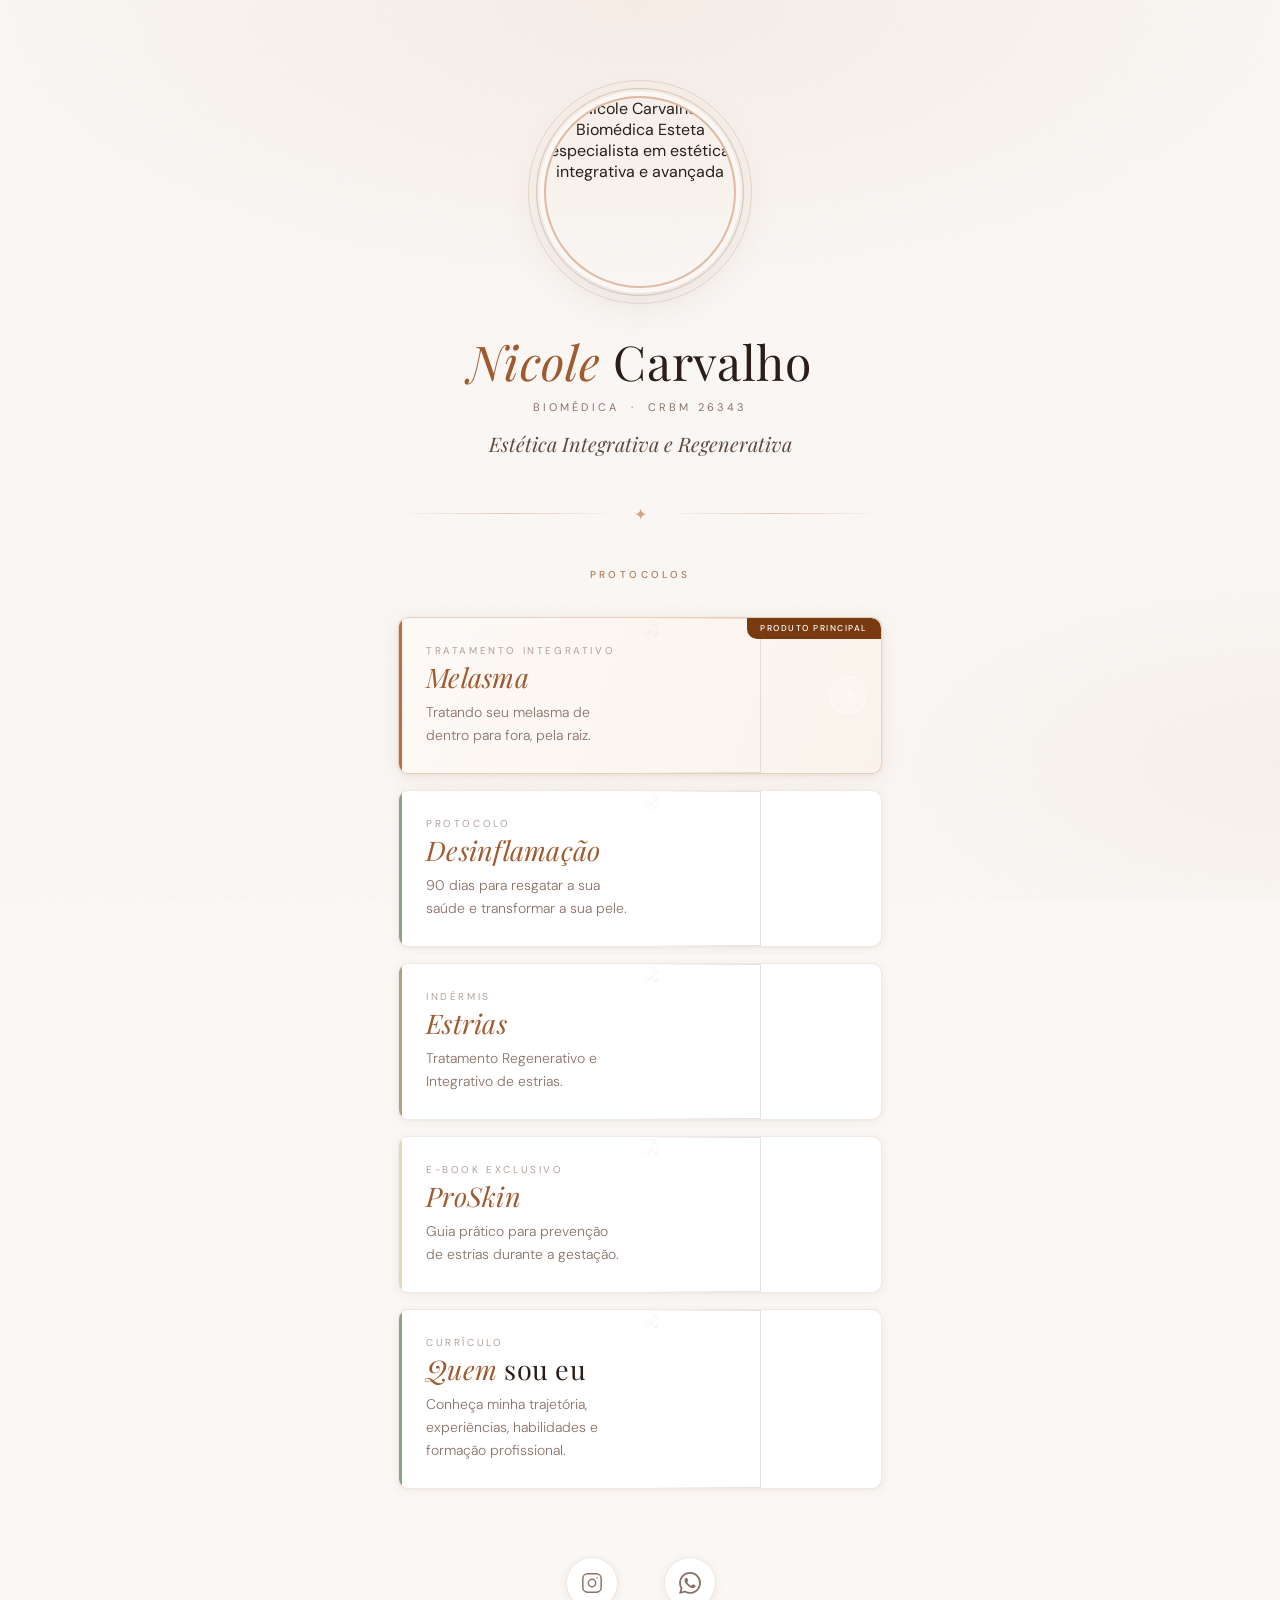
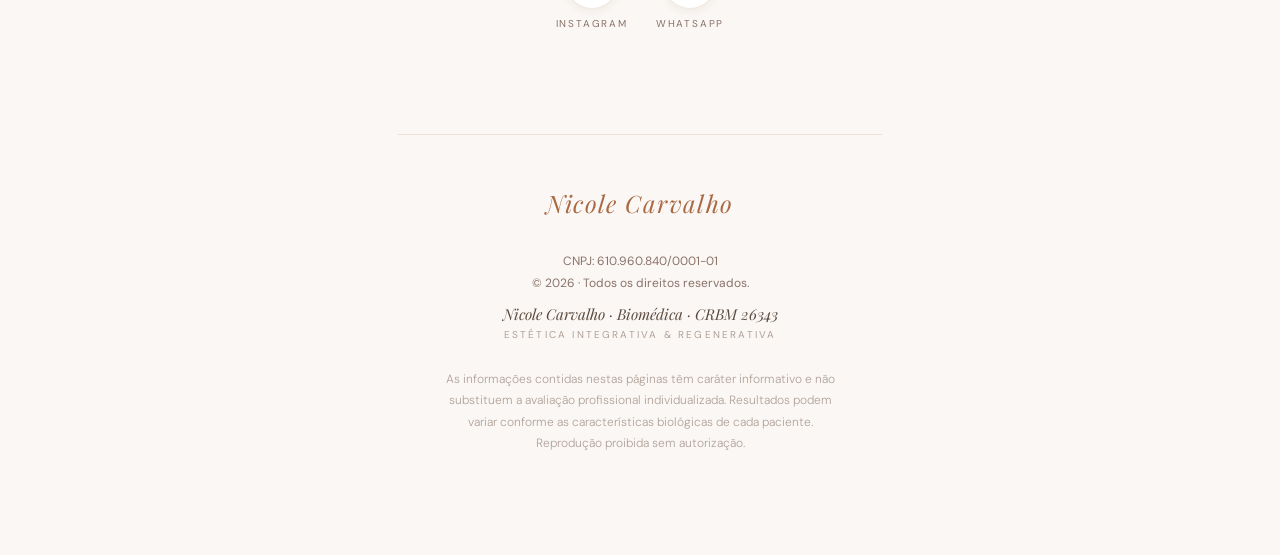
==== index.html @ 40c3cb6f "Update index.html" ====
<!DOCTYPE html>
<html lang="pt-BR">
<head>
  <meta charset="UTF-8" />
  <meta name="viewport" content="width=device-width, initial-scale=1.0, viewport-fit=cover" />
  <meta name="color-scheme" content="light only" />

  <!-- SEO -->
  <title>Nicole Carvalho | Estética Integrativa & Avançada · Protocolos Exclusivos</title>
  <meta name="description" content="Nicole Carvalho — Biomédica Esteta, CRBM 26343. Especialista em estética integrativa. Protocolos exclusivos MelanCode, Desinflamação, Estrias e ProSkin. Atendimento 100% à distância." />
  <meta name="keywords" content="melasma, MelanCode, tratamento melasma, desinflamação pele, estrias, ProSkin, estética integrativa, Nicole Carvalho, biomédica, protocolo melasma, CRBM 26343" />
  <link rel="canonical" href="https://nicolecarvalhoestetica.com/" />

  <!-- Open Graph -->
  <meta property="og:title" content="Nicole Carvalho | Estética Integrativa & Avançada" />
  <meta property="og:description" content="Biomédica Esteta especializada em melasma, desinflamação, estrias e prevenção. Protocolos integrativos exclusivos, 100% à distância." />
  <meta property="og:image" content="https://nicolecarvalhoestetica.com/og-image.jpg" />
  <meta property="og:url" content="https://nicolecarvalhoestetica.com/" />
  <meta property="og:type" content="website" />
  <meta property="og:locale" content="pt_BR" />

  <!-- Twitter Card -->
  <meta name="twitter:card" content="summary_large_image" />
  <meta name="twitter:title" content="Nicole Carvalho | Estética Integrativa & Avançada" />
  <meta name="twitter:description" content="Biomédica Esteta especializada em melasma, desinflamação, estrias e prevenção. Protocolos integrativos exclusivos." />
  <meta name="twitter:image" content="https://nicolecarvalhoestetica.com/og-image.jpg" />

  <!-- Schema.org -->
  <script type="application/ld+json">
  {
    "@context": "https://schema.org",
    "@type": "MedicalBusiness",
    "name": "Nicole Carvalho Estética",
    "url": "https://nicolecarvalhoestetica.com",
    "description": "Protocolos integrativos exclusivos para melasma, desinflamação, estrias e prevenção. Atendimento 100% à distância.",
    "priceRange": "$$",
    "areaServed": "Brasil",
    "availableChannel": {
      "@type": "ServiceChannel",
      "serviceUrl": "https://nicolecarvalhoestetica.com",
      "serviceType": "Online"
    },
    "hasOfferCatalog": {
      "@type": "OfferCatalog",
      "name": "Protocolos Nicole Carvalho",
      "itemListElement": [
        { "@type": "Offer", "name": "MelanCode", "description": "Protocolo integrativo para tratamento do melasma de dentro para fora.", "url": "https://nicolecarvalhoestetica.com/melancode" },
        { "@type": "Offer", "name": "Desinflamação", "description": "Protocolo para redução da inflamação sistêmica que impacta diretamente a saúde da pele." },
        { "@type": "Offer", "name": "Estrias", "description": "Protocolo regenerativo para melhora da aparência e qualidade da pele com estrias." },
        { "@type": "Offer", "name": "ProSkin", "description": "E-book exclusivo para prevenção de estrias durante a gestação." }
      ]
    },
    "sameAs": ["https://www.instagram.com/nicolecarvalho.estetica"]
  }
  </script>

  <!-- Fonts: Playfair Display (editorial serif) + DM Sans (refined sans) -->
  <link rel="preconnect" href="https://fonts.googleapis.com" />
  <link rel="preconnect" href="https://fonts.gstatic.com" crossorigin />
  <link href="https://fonts.googleapis.com/css2?family=Playfair+Display:ital,wght@0,400;0,500;1,400;1,500&family=DM+Sans:ital,opsz,wght@0,9..40,300;0,9..40,400;0,9..40,500;1,9..40,300&display=swap" rel="stylesheet" />
  <link rel="icon" href="melancode/imagens/fivecon.png" type="image/png">

  <!-- Visual Editor (global) -->
  <link rel="stylesheet" href="editor/editor.css">

  <style>
    /* ══════════════════════════════════════════
       DESIGN TOKENS — Light Premium Palette
    ══════════════════════════════════════════ */
    :root {
      /* Brand */
      --copper:        #a05a30;
      --copper-light:  #c8835a;
      --copper-xlight: #dfa882;

      /* Surface */
      --bg:            #faf7f4;
      --surface:       #f5f0ea;
      --surface-b:     #ede6dd;
      --card-bg:       #ffffff;

      /* Text */
      --ink:           #2a1f18;
      --ink-mid:       #5c4a3e;
      --ink-soft:      #8a7268;
      --ink-muted:     #b0a098;

      /* Border */
      --border:        rgba(160, 90, 48, 0.14);
      --border-strong: rgba(160, 90, 48, 0.28);

      /* Type */
      --serif: 'Playfair Display', Georgia, serif;
      --sans:  'DM Sans', system-ui, sans-serif;

      /* Layout */
      --page-max: 540px;
      --radius:   10px;
      --ease:     cubic-bezier(0.4, 0, 0.2, 1);
    }

    /* ══════════════════════════════════════════
       RESET
    ══════════════════════════════════════════ */
    *, *::before, *::after { box-sizing: border-box; margin: 0; padding: 0; }
    html { scroll-behavior: smooth; }
    body {
      font-family: var(--sans);
      background: var(--bg);
      color: var(--ink);
      -webkit-font-smoothing: antialiased;
      -moz-osx-font-smoothing: grayscale;
      min-height: 100svh;
      overflow-x: hidden;
    }
    img { display: block; max-width: 100%; }
    a   { text-decoration: none; color: inherit; }

    ::-webkit-scrollbar { width: 3px; }
    ::-webkit-scrollbar-track { background: var(--surface); }
    ::-webkit-scrollbar-thumb { background: var(--copper-light); border-radius: 2px; }

    /* ══════════════════════════════════════════
       BACKGROUND — warm linen texture
    ══════════════════════════════════════════ */
    body::before {
      content: '';
      position: fixed;
      inset: 0;
      z-index: 0;
      background:
        radial-gradient(ellipse 90% 55% at 50% 0%,  rgba(196,130,90,0.09) 0%, transparent 60%),
        radial-gradient(ellipse 60% 40% at 100% 85%, rgba(196,130,90,0.06) 0%, transparent 55%),
        var(--bg);
      pointer-events: none;
    }
    /* Fine linen grain */
    body::after {
      content: '';
      position: fixed;
      inset: 0;
      z-index: 0;
      background-image: url("data:image/svg+xml,%3Csvg xmlns='http://www.w3.org/2000/svg' width='300' height='300'%3E%3Cfilter id='g'%3E%3CfeTurbulence type='fractalNoise' baseFrequency='0.72' numOctaves='4' stitchTiles='stitch'/%3E%3C/filter%3E%3Crect width='100%25' height='100%25' filter='url(%23g)' opacity='0.028'/%3E%3C/svg%3E");
      pointer-events: none;
      mix-blend-mode: multiply;
    }

    /* ══════════════════════════════════════════
       WRAPPER
    ══════════════════════════════════════════ */
    .page-wrap {
      position: relative;
      z-index: 1;
      width: 100%;
      max-width: var(--page-max);
      margin: 0 auto;
      padding: 0 28px 100px;
    }

    /* ══════════════════════════════════════════
       REVEAL
    ══════════════════════════════════════════ */
    .reveal {
      opacity: 0;
      transform: translateY(18px);
      transition: opacity 0.75s var(--ease), transform 0.75s var(--ease);
    }
    .reveal.visible { opacity: 1; transform: translateY(0); }

    /* ══════════════════════════════════════════
       HERO
    ══════════════════════════════════════════ */
    .hero {
      display: flex;
      flex-direction: column;
      align-items: center;
      text-align: center;
      padding-top: clamp(60px, 12vw, 96px);
      padding-bottom: clamp(20px, 5vw);
    }

    /* — Avatar — */
    .avatar-wrap {
      position: relative;
      width: clamp(148px, 38vw, 192px);
      height: clamp(148px, 38vw, 192px);
      margin-bottom: clamp(32px, 7vw, 48px);
    }

    /* Outer halo ring */
    .avatar-wrap::before {
      content: '';
      position: absolute;
      inset: -16px;
      border-radius: 50%;
      border: 1px solid rgba(160, 90, 48, 0.18);
    }
    /* Middle ring */
    .avatar-wrap::after {
      content: '';
      position: absolute;
      inset: -8px;
      border-radius: 50%;
      border: 1px solid rgba(160, 90, 48, 0.28);
    }

    .avatar-img {
      width: 100%;
      height: 100%;
      border-radius: 50%;
      object-fit: cover;
      object-position: top center;
      display: block;
      border: 2.5px solid rgba(200, 131, 90, 0.50);
      box-shadow:
        0 0 0 5px rgba(250, 247, 244, 1),
        0 12px 40px rgba(100, 60, 30, 0.13),
        0 2px 8px  rgba(100, 60, 30, 0.08);
    }

    .avatar-fallback {
      width: 100%;
      height: 100%;
      border-radius: 50%;
      background: linear-gradient(145deg, var(--surface-b) 0%, var(--surface) 100%);
      border: 2px solid var(--border-strong);
      display: flex;
      align-items: center;
      justify-content: center;
      font-family: var(--serif);
      font-size: clamp(46px, 11vw, 62px);
      font-weight: 400;
      color: var(--copper-light);
      box-shadow: 0 12px 40px rgba(100,60,30,0.10);
    }

    /* — Identity — */
    .hero-name {
      font-family: var(--serif);
      font-size: clamp(34px, 8.5vw, 48px);
      font-weight: 400;
      letter-spacing: 0.015em;
      color: var(--ink);
      line-height: 1.05;
      margin-bottom: 14px;
      opacity: 0;
      animation: heroUp 0.9s 0.15s var(--ease) forwards;
    }
    .hero-name em {
      font-style: italic;
      color: var(--copper);
    }

    .hero-credential {
      display: block;
      font-family: var(--sans);
      font-size: clamp(10px, 2.4vw, 11px);
      font-weight: 400;
      letter-spacing: 0.28em;
      text-transform: uppercase;
      color: var(--ink-soft);
      margin-bottom: 14px;
      opacity: 0;
      animation: heroUp 0.9s 0.3s var(--ease) forwards;
    }

    .hero-tagline {
      font-family: var(--serif);
      font-size: clamp(16px, 4vw, 20px);
      font-weight: 400;
      font-style: italic;
      line-height: 1.55;
      color: var(--ink-mid);
      max-width: 340px;
      opacity: 0;
      animation: heroUp 0.9s 0.45s var(--ease) forwards;
    }

    @keyframes heroUp {
      from { opacity: 0; transform: translateY(16px); }
      to   { opacity: 1; transform: translateY(0); }
    }

    /* Ornamental divider */
    .divider {
      display: flex;
      align-items: center;
      gap: 18px;
      width: 100%;
      margin: clamp(44px, 10vw, 44px) 0 clamp(32px, 7vw, 44px);
      color: var(--copper-light);
    }
    .divider::before, .divider::after {
      content: '';
      flex: 1;
      height: 1px;
      background: linear-gradient(to right, transparent, var(--border-strong), transparent);
    }
    .divider span {
      font-family: var(--serif);
      font-size: 16px;
      opacity: 0.7;
    }

    /* ══════════════════════════════════════════
       SECTION LABEL
    ══════════════════════════════════════════ */
    .section-label {
      display: block;
      text-align: center;
      font-family: var(--sans);
      font-size: clamp(9px, 2vw, 10px);
      font-weight: 500;
      letter-spacing: 0.34em;
      text-transform: uppercase;
      color: var(--copper);
      margin-bottom: clamp(24px, 5.5vw, 36px);
      opacity: 0.8;
    }

    /* ══════════════════════════════════════════
       PRODUCT CARDS — uniform height system
    ══════════════════════════════════════════ */
    .products-stack {
      display: flex;
      flex-direction: column;
      gap: clamp(12px, 3vw, 16px);
    }

    .product-card {
      display: flex;
      position: relative;
      background: var(--card-bg);
      border: 1px solid var(--border);
      border-radius: var(--radius);
      overflow: hidden;
      text-decoration: none;
      color: var(--ink);
      min-height: 110px;          /* uniform floor height */
      transition: transform 0.32s var(--ease),
                  box-shadow 0.32s var(--ease),
                  border-color 0.32s var(--ease);
      box-shadow: 0 2px 12px rgba(100,60,30,0.06), 0 1px 3px rgba(100,60,30,0.04);
      will-change: transform;
    }
    .product-card:hover {
      transform: translateY(-3px);
      border-color: var(--border-strong);
      box-shadow: 0 8px 32px rgba(100,60,30,0.10), 0 2px 8px rgba(100,60,30,0.06);
    }
    .product-card:active { transform: scale(0.988); }

    /* Left accent stripe */
    .card-stripe {
      width: 3px;
      flex-shrink: 0;
      background: var(--stripe-color, var(--copper-light));
      border-radius: var(--radius) 0 0 var(--radius);
      opacity: 0.7;
    }

    /* Card body */
    .card-body {
      flex: 1;
      display: flex;
      flex-direction: column;
      justify-content: center;
      padding: clamp(20px, 5vw, 26px) clamp(18px, 4.5vw, 24px);
      /* Keep text in the left half — never overlap the image */
      max-width: 52%;
      z-index: 1;
    }

    .card-label {
      font-family: var(--sans);
      font-size: clamp(9px, 2vw, 10px);
      font-weight: 400;
      letter-spacing: 0.26em;
      text-transform: uppercase;
      color: var(--ink-muted);
      margin-bottom: 6px;
    }

    /* Arrow positioned absolutely over the image area, near right edge, centered vertically */
    .card-arrow {
      position: absolute;
      right: 14px;
      top: 50%;
      transform: translateY(-50%);
      width: 38px;
      height: 38px;
      border-radius: 50%;
      border: 1px solid rgba(255,255,255,0.5);
      background: rgba(255,255,255,0.18);
      backdrop-filter: blur(6px);
      -webkit-backdrop-filter: blur(6px);
      display: flex;
      align-items: center;
      justify-content: center;
      flex-shrink: 0;
      z-index: 2;
      transition: background 0.3s var(--ease), border-color 0.3s var(--ease), transform 0.3s var(--ease);
    }
    .product-card:hover .card-arrow {
      background: var(--stripe-color, var(--copper-light));
      border-color: rgba(255,255,255,0.25);
      transform: translateY(-50%) translateX(3px);
    }
    .product-card:hover .card-arrow svg { stroke: #fff; opacity: 1; }
    .card-arrow svg {
      width: 15px; height: 15px;
      stroke: rgba(255,255,255,0.75);
      fill: none;
      stroke-width: 1.8;
      stroke-linecap: round;
      stroke-linejoin: round;
      transition: stroke 0.3s var(--ease), opacity 0.3s var(--ease);
    }

    .card-title {
      font-family: var(--serif);
      font-size: clamp(22px, 5.5vw, 27px);
      font-weight: 400;
      color: var(--ink);
      line-height: 1.1;
      letter-spacing: 0.01em;
      margin-bottom: 8px;
    }
    .card-title em { font-style: italic; color: var(--copper); }

    .card-desc {
      font-family: var(--sans);
      font-size: clamp(13px, 3.2vw, 14px);
      font-weight: 300;
      line-height: 1.65;
      color: var(--ink-soft);
    }

    /* — Card colour themes (stripe only, card stays white) — */
    .card--copper  { --stripe-color: #b86e3e; }
    .card--sage    { --stripe-color: #5d7a58; }
    .card--sand    { --stripe-color: #9a7548; }
    .card--blush   { --stripe-color: #d6ca96; }

    /* — Featured card (MelanCode) — lifted surface — */
    .card--featured {
      background: linear-gradient(108deg, #fdf9f6 0%, #faf3ec 100%);
      border-color: rgba(184, 110, 62, 0.28);
      box-shadow:
        0 4px 20px rgba(160, 90, 48, 0.10),
        0 1px 4px rgba(160, 90, 48, 0.08);
    }
    .card--featured:hover {
      border-color: rgba(184, 110, 62, 0.42);
      box-shadow:
        0 10px 36px rgba(160, 90, 48, 0.14),
        0 2px 8px rgba(160, 90, 48, 0.08);
    }
    .card--featured .card-stripe { opacity: 1; }

    /* — Badge (MelanCode only) — */
    .card-badge {
      position: absolute;
      top: 0; right: 0;
      font-family: var(--sans);
      font-size: 8.5px;
      font-weight: 500;
      letter-spacing: 0.18em;
      text-transform: uppercase;
      color: #fff;
      background: #7a3a10;
      padding: 5px 13px;
      border-radius: 0 var(--radius) 0 var(--radius);
      z-index: 3;
    }

    /* ══════════════════════════════════════════
       FOOTER
    ══════════════════════════════════════════ */
    footer {
      margin-top: clamp(72px, 16vw, 104px);
      padding-top: clamp(36px, 8vw, 52px);
      border-top: 1px solid var(--border);
      text-align: center;
    }

    .footer-wordmark {
      display: block;
      font-family: var(--serif);
      font-size: clamp(20px, 4.5vw, 24px);
      font-weight: 400;
      font-style: italic;
      letter-spacing: 0.06em;
      color: var(--copper);
      margin-bottom: 32px;
      opacity: 0.9;
    }

    .footer-line {
      font-family: var(--sans);
      font-size: clamp(11px, 2.6vw, 12px);
      font-weight: 400;
      line-height: 1.7;
      color: var(--ink-soft);
    }
    .footer-line + .footer-line { margin-top: 2px; }

    .footer-name-line {
      font-family: var(--serif);
      font-size: clamp(13px, 3.2vw, 15px);
      font-style: italic;
      font-weight: 400;
      color: var(--ink-mid);
      margin-top: 10px;
    }

    .footer-spec-line {
      font-family: var(--sans);
      font-size: clamp(9px, 2.2vw, 10px);
      font-weight: 400;
      letter-spacing: 0.22em;
      text-transform: uppercase;
      color: var(--ink-muted);
      margin-top: 4px;
      margin-bottom: 28px;
    }

    .footer-disclaimer {
      font-family: var(--sans);
      font-size: clamp(11px, 2.6vw, 12px);
      font-weight: 300;
      line-height: 1.8;
      color: var(--ink-muted);
      max-width: 400px;
      margin: 0 auto;
    }


    /* ══ CARD BACKGROUND IMAGES ══ */
    .card-img {
      position: absolute;
      top: 0; right: 0;
      width: 50%;
      height: 100%;
      object-fit: cover;
      object-position: center;
      border-radius: 0 var(--radius) var(--radius) 0;
      opacity: 0.55;
      /* Fade left → transparent, stronger fade to ensure clean split */
      -webkit-mask-image: linear-gradient(to right, transparent 0%, rgba(0,0,0,0.6) 30%, rgba(0,0,0,1) 65%);
      mask-image: linear-gradient(to right, transparent 0%, rgba(0,0,0,0.6) 30%, rgba(0,0,0,1) 65%);
      pointer-events: none;
      user-select: none;
    }

    /* ══ CONTACT ICONS ══ */
    .contact-row {
      display: flex;
      justify-content: center;
      align-items: center;
      gap: 28px;
      margin-top: clamp(48px, 10vw, 68px);
    }
    .contact-link {
      display: flex;
      flex-direction: column;
      align-items: center;
      gap: 8px;
      color: var(--ink-soft);
      transition: color 0.28s var(--ease), transform 0.28s var(--ease);
      text-decoration: none;
    }
    .contact-link:hover { color: var(--copper); transform: translateY(-3px); }
    .contact-icon {
      width: 52px; height: 52px;
      border-radius: 50%;
      border: 1px solid var(--border);
      background: var(--card-bg);
      display: flex; align-items: center; justify-content: center;
      box-shadow: 0 2px 10px rgba(100,60,30,0.07);
      transition: border-color 0.28s var(--ease), box-shadow 0.28s var(--ease);
    }
    .contact-link:hover .contact-icon {
      border-color: var(--border-strong);
      box-shadow: 0 6px 20px rgba(100,60,30,0.12);
    }
    .contact-icon svg { width: 22px; height: 22px; }
    .contact-label {
      font-family: var(--sans);
      font-size: 10px;
      font-weight: 400;
      letter-spacing: 0.18em;
      text-transform: uppercase;
    }
    /* ══════════════════════════════════════════
       RESPONSIVE
    ══════════════════════════════════════════ */
    @media (max-width: 320px) {
      .page-wrap { padding: 0 18px 80px; }
    }
  </style>
</head>
<body>

  <div class="page-wrap">

    <!-- ══ HEADER ══════════════════════════════ -->
    <header>
      <section class="hero" aria-label="Apresentação de Nicole Carvalho">

        <div class="avatar-wrap">
          <img
            class="avatar-img"
            src="fotos/Minhafoto.jpeg"
            alt="Nicole Carvalho — Biomédica Esteta especialista em estética integrativa e avançada"
            width="192" height="192"
          />
          <div class="avatar-fallback" style="display:none;" aria-hidden="true">NC</div>
        </div>

        <h1 class="hero-name"><em>Nicole</em> Carvalho</h1>
        <span class="hero-credential">Biomédica  &nbsp;·&nbsp; CRBM 26343</span>
        <p class="hero-tagline">Estética Integrativa e Regenerativa</p>

      </section>
    </header>

    <!-- ══ MAIN ════════════════════════════════ -->
    <main>
      <section class="reveal" aria-labelledby="products-heading">

        <div class="divider" aria-hidden="true"><span>✦</span></div>
        <span class="section-label" id="products-heading">Protocolos</span>

        <div class="products-stack" id="vitrine" role="list">

          <!-- MelanCode — Produto Principal -->
          <a
            class="product-card card--copper card--featured reveal"
            href="index2.html"
            aria-label="MelanCode — Protocolo integrativo para tratamento do melasma"
            role="listitem"
          >
            <span class="card-badge">Produto Principal</span>
            <div class="card-stripe" aria-hidden="true"></div>
            <img class="card-img" src="fotos/FOTO MELASMA.jpg" alt="" aria-hidden="true" />
            <div class="card-body">
              <span class="card-label">Tratamento Integrativo</span>
              <div class="card-arrow" aria-hidden="true"> 
                <svg viewBox="0 0 24 24"><path d="M5 12h14M12 5l7 7-7 7"/></svg>
              </div>
              <h2 class="card-title"><em>Melasma</em></h2>
              <p class="card-desc">Tratando seu melasma de dentro para fora, pela raiz.</p>
            </div>
          </a>

          <!-- Desinflamação -->
          <a
            class="product-card card--sage reveal"
            href="https://wa.me/message/SBPULBCTHU4VC1" target="_blank" rel="noopener"
            aria-label="Desinflamação — Protocolo para redução da inflamação sistêmica"
            role="listitem"
          >
            <div class="card-stripe" aria-hidden="true"></div>
            <img class="card-img" src="fotos/FDOTO DESINFLAMAÇÃO.jpg" alt="" aria-hidden="true" />
            <div class="card-body">
              <span class="card-label">PROTOCOLO</span>
              <div class="card-arrow" aria-hidden="true">
                <svg viewBox="0 0 24 24"><path d="M5 12h14M12 5l7 7-7 7"/></svg>
              </div>
              <h2 class="card-title"><em>Desinflamação</em></h2>
              <p class="card-desc">90 dias para resgatar a sua saúde e transformar a sua pele.</p>
            </div>
          </a>

          <!-- Estrias -->
          <a
            class="product-card card--sand reveal"
            href="index3.html"
            aria-label="Estrias — Protocolo regenerativo para melhora da pele com estrias"
            role="listitem"
          >
            <div class="card-stripe" aria-hidden="true"></div>
            <img class="card-img" src="fotos/FOTO ESTRIAS.jpg" alt="" aria-hidden="true" />
            <div class="card-body">
              <span class="card-label">INDÉRMIS</span>
              <div class="card-arrow" aria-hidden="true">
                <svg viewBox="0 0 24 24"><path d="M5 12h14M12 5l7 7-7 7"/></svg>
              </div>
              <h2 class="card-title"><em>Estrias</em></h2>
              <p class="card-desc">Tratamento Regenerativo e Integrativo de estrias.</p>
            </div>
          </a>

          <!-- ProSkin — sem badge -->
          <a
            class="product-card card--blush reveal"
            href="index4.html"
            aria-label="ProSkin — E-book exclusivo para prevenção de estrias na gestação"
            role="listitem"
          >
            <div class="card-stripe" aria-hidden="true"></div>
            <img class="card-img" src="fotos/ebook.jpeg" alt="" aria-hidden="true" />
            <div class="card-body">
              <span class="card-label">E-book EXCLUSIVO</span>
              <div class="card-arrow" aria-hidden="true">
                <svg viewBox="0 0 24 24"><path d="M5 12h14M12 5l7 7-7 7"/></svg>
              </div>
              <h2 class="card-title"><em>ProSkin</em></h2>
              <p class="card-desc">Guia prático para prevenção de estrias durante a gestação.</p>
            </div>
          </a>

          <!-- Quem sou eu — Currículo -->
          <a
            class="product-card card--sage reveal"
            href="curriculo.html"
            aria-label="Quem sou eu — conheça minha trajetória, experiências e formação"
            role="listitem"
            data-card="quem-sou-eu"
          >
            <div class="card-stripe" aria-hidden="true"></div>
            <img class="card-img" src="fotos/Minhafoto.jpeg" alt="" aria-hidden="true" />
            <div class="card-body">
              <span class="card-label">CURRÍCULO</span>
              <div class="card-arrow" aria-hidden="true">
                <svg viewBox="0 0 24 24"><path d="M5 12h14M12 5l7 7-7 7"/></svg>
              </div>
              <h2 class="card-title"><em>Quem</em> sou eu</h2>
              <p class="card-desc">Conheça minha trajetória, experiências, habilidades e formação profissional.</p>
            </div>
          </a>

        </div>
      </section>

      <!-- CONTACT -->
      <div class="contact-row reveal" aria-label="Redes sociais e contato">

        <a class="contact-link" href="https://www.instagram.com/dranicolecarvalho.estetica?igsh=aHpjNjdsNTl6M3F3&utm_source=qr" target="_blank" rel="noopener" aria-label="Instagram de Nicole Carvalho">
          <div class="contact-icon">
            <svg viewBox="0 0 24 24" fill="none" stroke="currentColor" stroke-width="1.6" stroke-linecap="round" stroke-linejoin="round">
              <rect x="2" y="2" width="20" height="20" rx="5" ry="5"/>
              <circle cx="12" cy="12" r="4"/>
              <circle cx="17.5" cy="6.5" r="0.8" fill="currentColor" stroke="none"/>
            </svg>
          </div>
          <span class="contact-label">Instagram</span>
        </a>

        <a class="contact-link" href="https://wa.me/message/SBPULBCTHU4VC1" target="_blank" rel="noopener" aria-label="WhatsApp de Nicole Carvalho">
          <div class="contact-icon">
            <svg viewBox="0 0 24 24" fill="currentColor">
              <path d="M17.472 14.382c-.297-.149-1.758-.867-2.03-.967-.273-.099-.471-.148-.67.15-.197.297-.767.966-.94 1.164-.173.199-.347.223-.644.075-.297-.15-1.255-.463-2.39-1.475-.883-.788-1.48-1.761-1.653-2.059-.173-.297-.018-.458.13-.606.134-.133.298-.347.446-.52.149-.174.198-.298.298-.497.099-.198.05-.371-.025-.52-.075-.149-.669-1.612-.916-2.207-.242-.579-.487-.5-.669-.51-.173-.008-.371-.01-.57-.01-.198 0-.52.074-.792.372-.272.297-1.04 1.016-1.04 2.479 0 1.462 1.065 2.875 1.213 3.074.149.198 2.096 3.2 5.077 4.487.709.306 1.262.489 1.694.625.712.227 1.36.195 1.871.118.571-.085 1.758-.719 2.006-1.413.248-.694.248-1.289.173-1.413-.074-.124-.272-.198-.57-.347m-5.421 7.403h-.004a9.87 9.87 0 01-5.031-1.378l-.361-.214-3.741.982.998-3.648-.235-.374a9.86 9.86 0 01-1.51-5.26c.001-5.45 4.436-9.884 9.888-9.884 2.64 0 5.122 1.03 6.988 2.898a9.825 9.825 0 012.893 6.994c-.003 5.45-4.437 9.884-9.885 9.884m8.413-18.297A11.815 11.815 0 0012.05 0C5.495 0 .16 5.335.157 11.892c0 2.096.547 4.142 1.588 5.945L.057 24l6.305-1.654a11.882 11.882 0 005.683 1.448h.005c6.554 0 11.89-5.335 11.893-11.893a11.821 11.821 0 00-3.48-8.413z"/>
            </svg>
          </div>
          <span class="contact-label">WhatsApp</span>
        </a>

      </div>
    </main>

    <!-- ══ FOOTER ══════════════════════════════ -->
    <footer class="reveal" aria-label="Informações legais e institucionais">
      <span class="footer-wordmark">Nicole Carvalho</span>

      <p class="footer-line">CNPJ: 610.960.840/0001-01</p>
      <p class="footer-line">© 2026 · Todos os direitos reservados.</p>
      <p class="footer-name-line">Nicole Carvalho · Biomédica · CRBM 26343</p>
      <p class="footer-spec-line">Estética Integrativa &amp; Regenerativa</p>

      <p class="footer-disclaimer">
        As informações contidas nestas páginas têm caráter informativo e não substituem
        a avaliação profissional individualizada. Resultados podem variar conforme as
        características biológicas de cada paciente. Reprodução proibida sem autorização.
      </p>
    </footer>

  </div><!-- /.page-wrap -->

  <script>
    const io = new IntersectionObserver((entries) => {
      entries.forEach(e => {
        if (e.isIntersecting) {
          e.target.classList.add('visible');
          io.unobserve(e.target);
        }
      });
    }, { threshold: 0.06, rootMargin: '0px 0px -16px 0px' });

    document.querySelectorAll('.reveal').forEach((el, i) => {
      el.style.transitionDelay = (i * 0.07) + 's';
      io.observe(el);
    });
  </script>

  <!-- Visual Editor (global) -->
  <script src="editor/editor.js" defer></script>

</body>
</html>
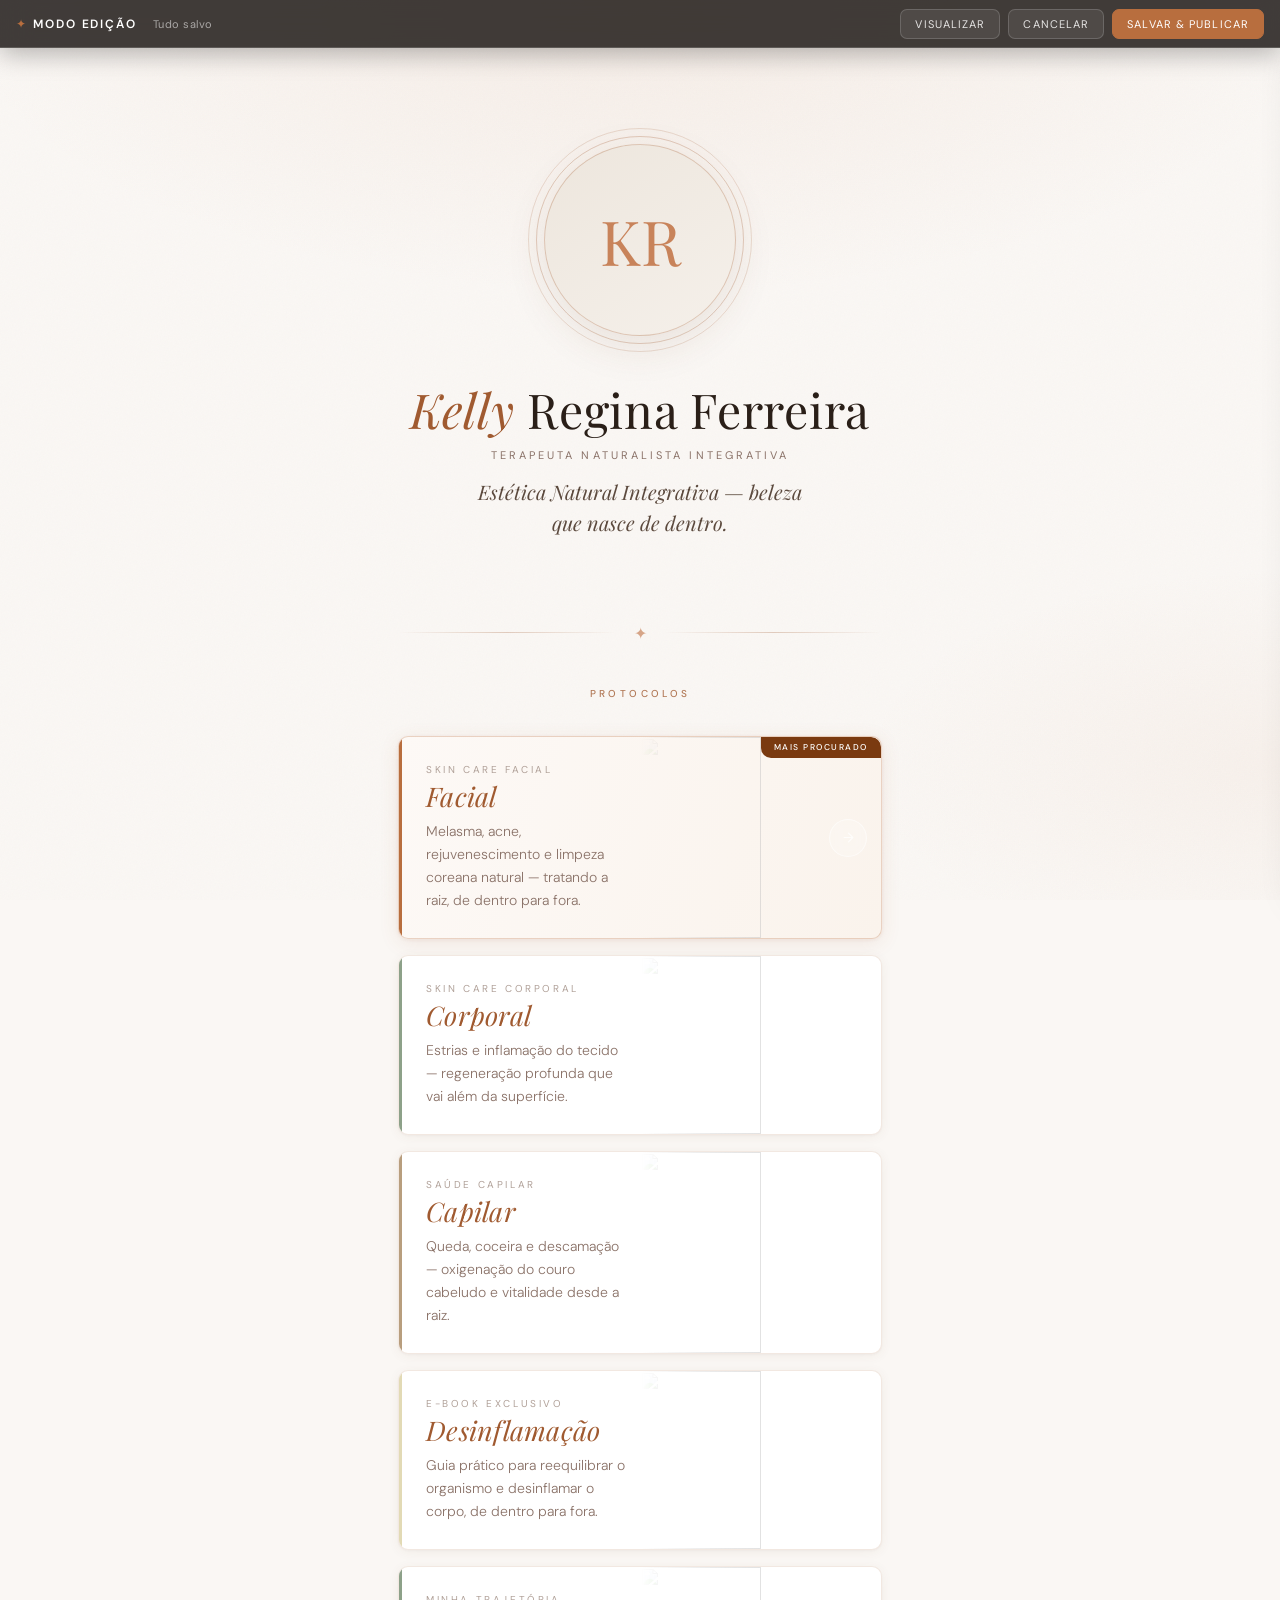
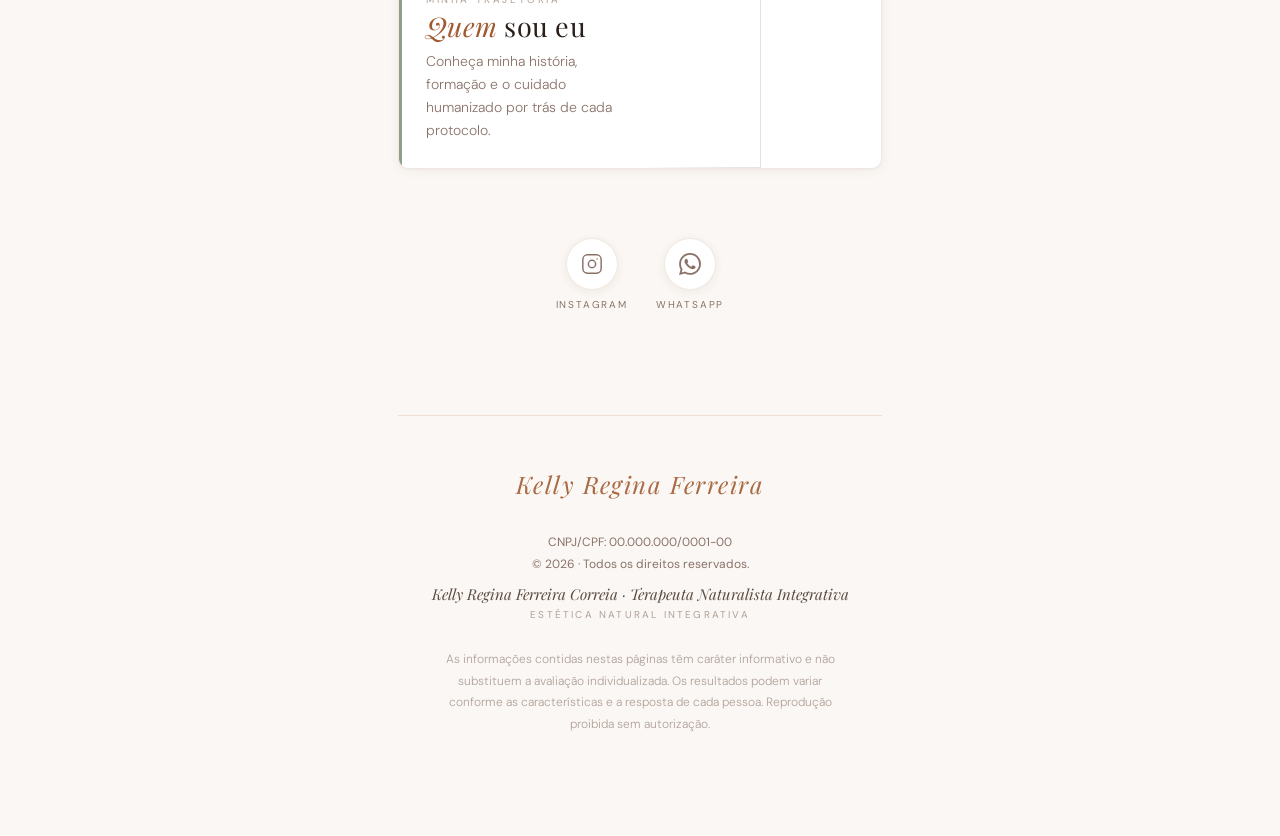
==== commit bd825d23: "Merge branch 'Front-end-Felipe'" ====
--- a/index.html
+++ b/index.html
@@ -6,51 +6,45 @@
   <meta name="color-scheme" content="light only" />
 
   <!-- SEO -->
-  <title>Nicole Carvalho | Estética Integrativa & Avançada · Protocolos Exclusivos</title>
-  <meta name="description" content="Nicole Carvalho — Biomédica Esteta, CRBM 26343. Especialista em estética integrativa. Protocolos exclusivos MelanCode, Desinflamação, Estrias e ProSkin. Atendimento 100% à distância." />
-  <meta name="keywords" content="melasma, MelanCode, tratamento melasma, desinflamação pele, estrias, ProSkin, estética integrativa, Nicole Carvalho, biomédica, protocolo melasma, CRBM 26343" />
-  <link rel="canonical" href="https://nicolecarvalhoestetica.com/" />
+  <title>Kelly Regina Ferreira Correia | Estética Natural Integrativa · Melasma, Estrias & Saúde Capilar</title>
+  <meta name="description" content="Kelly Regina Ferreira Correia — Terapeuta Naturalista Integrativa. Tratamentos naturais para melasma, estrias, acne e saúde capilar, de dentro para fora. Protocolos individualizados e humanizados." />
+  <meta name="keywords" content="estética natural integrativa, tratamento para melasma, tratamento para estrias, limpeza de pele coreana natural, tratamento capilar natural, desinflamação, saúde capilar, Kelly Regina Ferreira Correia, terapeuta naturalista" />
+  <link rel="canonical" href="https://kellyregina.com.br/" />
 
   <!-- Open Graph -->
-  <meta property="og:title" content="Nicole Carvalho | Estética Integrativa & Avançada" />
-  <meta property="og:description" content="Biomédica Esteta especializada em melasma, desinflamação, estrias e prevenção. Protocolos integrativos exclusivos, 100% à distância." />
-  <meta property="og:image" content="https://nicolecarvalhoestetica.com/og-image.jpg" />
-  <meta property="og:url" content="https://nicolecarvalhoestetica.com/" />
+  <meta property="og:title" content="Kelly Regina Ferreira Correia | Estética Natural Integrativa" />
+  <meta property="og:description" content="Terapeuta Naturalista Integrativa especializada em melasma, estrias, acne e saúde capilar. Cuidado natural e humanizado, de dentro para fora." />
+  <meta property="og:image" content="https://kellyregina.com.br/og-image.jpg" />
+  <meta property="og:url" content="https://kellyregina.com.br/" />
   <meta property="og:type" content="website" />
   <meta property="og:locale" content="pt_BR" />
 
   <!-- Twitter Card -->
   <meta name="twitter:card" content="summary_large_image" />
-  <meta name="twitter:title" content="Nicole Carvalho | Estética Integrativa & Avançada" />
-  <meta name="twitter:description" content="Biomédica Esteta especializada em melasma, desinflamação, estrias e prevenção. Protocolos integrativos exclusivos." />
-  <meta name="twitter:image" content="https://nicolecarvalhoestetica.com/og-image.jpg" />
+  <meta name="twitter:title" content="Kelly Regina Ferreira Correia | Estética Natural Integrativa" />
+  <meta name="twitter:description" content="Terapeuta Naturalista Integrativa: melasma, estrias e saúde capilar. Cuidado natural, de dentro para fora." />
+  <meta name="twitter:image" content="https://kellyregina.com.br/og-image.jpg" />
 
   <!-- Schema.org -->
   <script type="application/ld+json">
   {
     "@context": "https://schema.org",
-    "@type": "MedicalBusiness",
-    "name": "Nicole Carvalho Estética",
-    "url": "https://nicolecarvalhoestetica.com",
-    "description": "Protocolos integrativos exclusivos para melasma, desinflamação, estrias e prevenção. Atendimento 100% à distância.",
+    "@type": "HealthAndBeautyBusiness",
+    "name": "Kelly Regina Ferreira Correia — Estética Natural Integrativa",
+    "url": "https://kellyregina.com.br",
+    "description": "Terapeuta Naturalista Integrativa. Protocolos naturais e individualizados para melasma, estrias, acne e saúde capilar — tratando a raiz, de dentro para fora.",
     "priceRange": "$$",
     "areaServed": "Brasil",
-    "availableChannel": {
-      "@type": "ServiceChannel",
-      "serviceUrl": "https://nicolecarvalhoestetica.com",
-      "serviceType": "Online"
-    },
     "hasOfferCatalog": {
       "@type": "OfferCatalog",
-      "name": "Protocolos Nicole Carvalho",
+      "name": "Protocolos Kelly Regina Ferreira",
       "itemListElement": [
-        { "@type": "Offer", "name": "MelanCode", "description": "Protocolo integrativo para tratamento do melasma de dentro para fora.", "url": "https://nicolecarvalhoestetica.com/melancode" },
-        { "@type": "Offer", "name": "Desinflamação", "description": "Protocolo para redução da inflamação sistêmica que impacta diretamente a saúde da pele." },
-        { "@type": "Offer", "name": "Estrias", "description": "Protocolo regenerativo para melhora da aparência e qualidade da pele com estrias." },
-        { "@type": "Offer", "name": "ProSkin", "description": "E-book exclusivo para prevenção de estrias durante a gestação." }
+        { "@type": "Offer", "name": "Kit Skin Care Facial", "description": "Protocolo natural para melasma, acne, rejuvenescimento e limpeza de pele coreana." },
+        { "@type": "Offer", "name": "Kit Skin Care Corporal", "description": "Protocolo regenerativo para estrias e desinflamação do tecido corporal." },
+        { "@type": "Offer", "name": "Kit Saúde Capilar", "description": "Protocolo natural para queda, coceira, descamação e oxigenação do couro cabeludo." },
+        { "@type": "Offer", "name": "Desinflamação e Reequilíbrio", "description": "Guia prático para reequilíbrio do organismo e desinflamação do corpo, de dentro para fora." }
       ]
-    },
-    "sameAs": ["https://www.instagram.com/nicolecarvalho.estetica"]
+    }
   }
   </script>
 
@@ -58,7 +52,7 @@
   <link rel="preconnect" href="https://fonts.googleapis.com" />
   <link rel="preconnect" href="https://fonts.gstatic.com" crossorigin />
   <link href="https://fonts.googleapis.com/css2?family=Playfair+Display:ital,wght@0,400;0,500;1,400;1,500&family=DM+Sans:ital,opsz,wght@0,9..40,300;0,9..40,400;0,9..40,500;1,9..40,300&display=swap" rel="stylesheet" />
-  <link rel="icon" href="melancode/imagens/fivecon.png" type="image/png">
+  <link rel="icon" href="favicon.png" type="image/png"><!-- TODO: subir favicon da Kelly -->
 
   <!-- Visual Editor (global) -->
   <link rel="stylesheet" href="editor/editor.css">
@@ -176,7 +170,7 @@
       align-items: center;
       text-align: center;
       padding-top: clamp(60px, 12vw, 96px);
-      padding-bottom: clamp(20px, 5vw);
+      padding-bottom: clamp(20px, 5vw, 40px);   /* FIX: clamp() precisa de 3 args (antes: clamp(20px,5vw) → inválido) */
     }
 
     /* — Avatar — */
@@ -194,6 +188,7 @@
       inset: -16px;
       border-radius: 50%;
       border: 1px solid rgba(160, 90, 48, 0.18);
+      pointer-events: none;   /* FIX: anel decorativo não intercepta clique/hover do editor */
     }
     /* Middle ring */
     .avatar-wrap::after {
@@ -202,9 +197,12 @@
       inset: -8px;
       border-radius: 50%;
       border: 1px solid rgba(160, 90, 48, 0.28);
+      pointer-events: none;   /* FIX: idem — deixa o clique chegar na .avatar-img */
     }
 
     .avatar-img {
+      position: relative;     /* FIX: cria contexto de empilhamento */
+      z-index: 1;             /* FIX: imagem acima dos anéis → recebe hover/click do editor visual */
       width: 100%;
       height: 100%;
       border-radius: 50%;
@@ -223,7 +221,7 @@
       height: 100%;
       border-radius: 50%;
       background: linear-gradient(145deg, var(--surface-b) 0%, var(--surface) 100%);
-      border: 2px solid var(--border-strong);
+      border: 1px solid var(--border-strong);
       display: flex;
       align-items: center;
       justify-content: center;
@@ -442,7 +440,7 @@
     .card--sand    { --stripe-color: #9a7548; }
     .card--blush   { --stripe-color: #d6ca96; }
 
-    /* — Featured card (MelanCode) — lifted surface — */
+    /* — Featured card (Produto Principal) — lifted surface — */
     .card--featured {
       background: linear-gradient(108deg, #fdf9f6 0%, #faf3ec 100%);
       border-color: rgba(184, 110, 62, 0.28);
@@ -458,7 +456,7 @@
     }
     .card--featured .card-stripe { opacity: 1; }
 
-    /* — Badge (MelanCode only) — */
+    /* — Badge (apenas card principal) — */
     .card-badge {
       position: absolute;
       top: 0; right: 0;
@@ -593,10 +591,29 @@
       text-transform: uppercase;
     }
     /* ══════════════════════════════════════════
-       RESPONSIVE
-    ══════════════════════════════════════════ */
+       RESPONSIVE — endurecimento anti-overflow
+    ══════════════════════════════════════════ */
+    /* Guarda global: impede rolagem horizontal acidental (inclui o painel
+       fixo do editor visual, que fica fora da tela à direita). */
+    html { overflow-x: hidden; max-width: 100%; }
+
+    /* Permite que os filhos flex encolham e que palavras longas quebrem,
+       nunca estourando a largura da tela. */
+    .card-body { min-width: 0; }
+    .hero-name, .hero-tagline, .hero-credential,
+    .card-title, .card-desc, .footer-name-line { overflow-wrap: break-word; }
+
+    @media (max-width: 768px) {
+      .page-wrap { padding-left: clamp(18px, 5vw, 28px); padding-right: clamp(18px, 5vw, 28px); }
+    }
+
+    @media (max-width: 480px) {
+      .hero-credential { letter-spacing: 0.16em; max-width: 100%; }
+      .card-arrow { width: 32px; height: 32px; right: 10px; }
+    }
+
     @media (max-width: 320px) {
-      .page-wrap { padding: 0 18px 80px; }
+      .page-wrap { padding: 0 16px 80px; }
     }
   </style>
 </head>
@@ -606,21 +623,22 @@
 
     <!-- ══ HEADER ══════════════════════════════ -->
     <header>
-      <section class="hero" aria-label="Apresentação de Nicole Carvalho">
+      <section class="hero" aria-label="Apresentação de Kelly Regina Ferreira Correia">
 
         <div class="avatar-wrap">
           <img
             class="avatar-img"
-            src="fotos/Minhafoto.jpeg"
-            alt="Nicole Carvalho — Biomédica Esteta especialista em estética integrativa e avançada"
+            src="fotos/kelly.jpg"
+            alt="Kelly Regina Ferreira Correia — Terapeuta Naturalista Integrativa, especialista em estética natural"
             width="192" height="192"
+            onerror="this.style.display='none'; if(this.nextElementSibling) this.nextElementSibling.style.display='flex';"
           />
-          <div class="avatar-fallback" style="display:none;" aria-hidden="true">NC</div>
+          <div class="avatar-fallback" style="display:none;" aria-hidden="true">KR</div>
         </div>
 
-        <h1 class="hero-name"><em>Nicole</em> Carvalho</h1>
-        <span class="hero-credential">Biomédica  &nbsp;·&nbsp; CRBM 26343</span>
-        <p class="hero-tagline">Estética Integrativa e Regenerativa</p>
+        <h1 class="hero-name"><em>Kelly</em> Regina Ferreira</h1>
+        <span class="hero-credential">Terapeuta Naturalista Integrativa</span>
+        <p class="hero-tagline">Estética Natural Integrativa — beleza que nasce de dentro.</p>
 
       </section>
     </header>
@@ -634,100 +652,100 @@
 
         <div class="products-stack" id="vitrine" role="list">
 
-          <!-- MelanCode — Produto Principal -->
+          <!-- Kit Skin Care Facial — Produto Principal -->
           <a
             class="product-card card--copper card--featured reveal"
             href="index2.html"
-            aria-label="MelanCode — Protocolo integrativo para tratamento do melasma"
+            aria-label="Kit Skin Care Facial — melasma, acne, rejuvenescimento e limpeza coreana natural"
             role="listitem"
           >
-            <span class="card-badge">Produto Principal</span>
+            <span class="card-badge">Mais Procurado</span>
             <div class="card-stripe" aria-hidden="true"></div>
-            <img class="card-img" src="fotos/FOTO MELASMA.jpg" alt="" aria-hidden="true" />
+            <img class="card-img" src="fotos/facial.jpg" alt="" aria-hidden="true" />
             <div class="card-body">
-              <span class="card-label">Tratamento Integrativo</span>
+              <span class="card-label">Skin Care Facial</span>
               <div class="card-arrow" aria-hidden="true"> 
                 <svg viewBox="0 0 24 24"><path d="M5 12h14M12 5l7 7-7 7"/></svg>
               </div>
-              <h2 class="card-title"><em>Melasma</em></h2>
-              <p class="card-desc">Tratando seu melasma de dentro para fora, pela raiz.</p>
+              <h2 class="card-title"><em>Facial</em></h2>
+              <p class="card-desc">Melasma, acne, rejuvenescimento e limpeza coreana natural — tratando a raiz, de dentro para fora.</p>
             </div>
           </a>
 
-          <!-- Desinflamação -->
+          <!-- Kit Skin Care Corporal -->
           <a
             class="product-card card--sage reveal"
-            href="https://wa.me/message/SBPULBCTHU4VC1" target="_blank" rel="noopener"
-            aria-label="Desinflamação — Protocolo para redução da inflamação sistêmica"
+            href="https://wa.me/5599999999999?text=Ol%C3%A1%20Kelly%2C%20gostaria%20de%20saber%20sobre%20o%20Kit%20Skin%20Care%20Corporal!" target="_blank" rel="noopener"
+            aria-label="Kit Skin Care Corporal — estrias e desinflamação do tecido corporal"
             role="listitem"
           >
             <div class="card-stripe" aria-hidden="true"></div>
-            <img class="card-img" src="fotos/FDOTO DESINFLAMAÇÃO.jpg" alt="" aria-hidden="true" />
+            <img class="card-img" src="fotos/corporal.jpg" alt="" aria-hidden="true" />
             <div class="card-body">
-              <span class="card-label">PROTOCOLO</span>
+              <span class="card-label">Skin Care Corporal</span>
               <div class="card-arrow" aria-hidden="true">
                 <svg viewBox="0 0 24 24"><path d="M5 12h14M12 5l7 7-7 7"/></svg>
               </div>
-              <h2 class="card-title"><em>Desinflamação</em></h2>
-              <p class="card-desc">90 dias para resgatar a sua saúde e transformar a sua pele.</p>
+              <h2 class="card-title"><em>Corporal</em></h2>
+              <p class="card-desc">Estrias e inflamação do tecido — regeneração profunda que vai além da superfície.</p>
             </div>
           </a>
 
-          <!-- Estrias -->
+          <!-- Kit Saúde Capilar -->
           <a
             class="product-card card--sand reveal"
             href="index3.html"
-            aria-label="Estrias — Protocolo regenerativo para melhora da pele com estrias"
+            aria-label="Kit Saúde Capilar — queda, coceira, descamação e oxigenação do couro cabeludo"
             role="listitem"
           >
             <div class="card-stripe" aria-hidden="true"></div>
-            <img class="card-img" src="fotos/FOTO ESTRIAS.jpg" alt="" aria-hidden="true" />
+            <img class="card-img" src="fotos/capilar.jpg" alt="" aria-hidden="true" />
             <div class="card-body">
-              <span class="card-label">INDÉRMIS</span>
+              <span class="card-label">Saúde Capilar</span>
               <div class="card-arrow" aria-hidden="true">
                 <svg viewBox="0 0 24 24"><path d="M5 12h14M12 5l7 7-7 7"/></svg>
               </div>
-              <h2 class="card-title"><em>Estrias</em></h2>
-              <p class="card-desc">Tratamento Regenerativo e Integrativo de estrias.</p>
+              <h2 class="card-title"><em>Capilar</em></h2>
+              <p class="card-desc">Queda, coceira e descamação — oxigenação do couro cabeludo e vitalidade desde a raiz.</p>
             </div>
           </a>
 
-          <!-- ProSkin — sem badge -->
+          <!-- E-book Desinflamação e Reequilíbrio -->
           <a
             class="product-card card--blush reveal"
             href="index4.html"
-            aria-label="ProSkin — E-book exclusivo para prevenção de estrias na gestação"
+            aria-label="E-book Desinflamação e Reequilíbrio — guia para reequilíbrio do organismo, de dentro para fora"
             role="listitem"
           >
             <div class="card-stripe" aria-hidden="true"></div>
-            <img class="card-img" src="fotos/ebook.jpeg" alt="" aria-hidden="true" />
+            <img class="card-img" src="fotos/ebook.jpg" alt="" aria-hidden="true" />
             <div class="card-body">
               <span class="card-label">E-book EXCLUSIVO</span>
               <div class="card-arrow" aria-hidden="true">
                 <svg viewBox="0 0 24 24"><path d="M5 12h14M12 5l7 7-7 7"/></svg>
               </div>
-              <h2 class="card-title"><em>ProSkin</em></h2>
-              <p class="card-desc">Guia prático para prevenção de estrias durante a gestação.</p>
+              <h2 class="card-title"><em>Desinflamação</em></h2>
+              <p class="card-desc">Guia prático para reequilibrar o organismo e desinflamar o corpo, de dentro para fora.</p>
             </div>
           </a>
 
-          <!-- Quem sou eu — Currículo -->
+          <!-- Quem sou eu — Trajetória -->
           <a
             class="product-card card--sage reveal"
             href="curriculo.html"
-            aria-label="Quem sou eu — conheça minha trajetória, experiências e formação"
+            aria-label="Quem sou eu — conheça minha história, formação e o cuidado por trás de cada protocolo"
             role="listitem"
             data-card="quem-sou-eu"
           >
             <div class="card-stripe" aria-hidden="true"></div>
-            <img class="card-img" src="fotos/Minhafoto.jpeg" alt="" aria-hidden="true" />
+            <img class="card-img" src="fotos/kelly.jpg" alt="" aria-hidden="true" />
             <div class="card-body">
-              <span class="card-label">CURRÍCULO</span>
+              <span class="card-label">Minha Trajetória</span>
               <div class="card-arrow" aria-hidden="true">
                 <svg viewBox="0 0 24 24"><path d="M5 12h14M12 5l7 7-7 7"/></svg>
               </div>
               <h2 class="card-title"><em>Quem</em> sou eu</h2>
-              <p class="card-desc">Conheça minha trajetória, experiências, habilidades e formação profissional.</p>
+              <p class="card-desc">Conheça minha história, formação e o cuidado humanizado por trás de cada protocolo.</p>
             </div>
           </a>
 
@@ -737,7 +755,7 @@
       <!-- CONTACT -->
       <div class="contact-row reveal" aria-label="Redes sociais e contato">
 
-        <a class="contact-link" href="https://www.instagram.com/dranicolecarvalho.estetica?igsh=aHpjNjdsNTl6M3F3&utm_source=qr" target="_blank" rel="noopener" aria-label="Instagram de Nicole Carvalho">
+        <a class="contact-link" href="https://www.instagram.com/SEU_USUARIO" target="_blank" rel="noopener" aria-label="Instagram de Kelly Regina Ferreira"><!-- TODO: @ do Instagram da Kelly -->
           <div class="contact-icon">
             <svg viewBox="0 0 24 24" fill="none" stroke="currentColor" stroke-width="1.6" stroke-linecap="round" stroke-linejoin="round">
               <rect x="2" y="2" width="20" height="20" rx="5" ry="5"/>
@@ -748,7 +766,7 @@
           <span class="contact-label">Instagram</span>
         </a>
 
-        <a class="contact-link" href="https://wa.me/message/SBPULBCTHU4VC1" target="_blank" rel="noopener" aria-label="WhatsApp de Nicole Carvalho">
+        <a class="contact-link" href="https://wa.me/5599999999999?text=Ol%C3%A1%20Kelly%2C%20gostaria%20de%20agendar%20minha%20avalia%C3%A7%C3%A3o!" target="_blank" rel="noopener" aria-label="Agendar avaliação com Kelly Regina pelo WhatsApp">
           <div class="contact-icon">
             <svg viewBox="0 0 24 24" fill="currentColor">
               <path d="M17.472 14.382c-.297-.149-1.758-.867-2.03-.967-.273-.099-.471-.148-.67.15-.197.297-.767.966-.94 1.164-.173.199-.347.223-.644.075-.297-.15-1.255-.463-2.39-1.475-.883-.788-1.48-1.761-1.653-2.059-.173-.297-.018-.458.13-.606.134-.133.298-.347.446-.52.149-.174.198-.298.298-.497.099-.198.05-.371-.025-.52-.075-.149-.669-1.612-.916-2.207-.242-.579-.487-.5-.669-.51-.173-.008-.371-.01-.57-.01-.198 0-.52.074-.792.372-.272.297-1.04 1.016-1.04 2.479 0 1.462 1.065 2.875 1.213 3.074.149.198 2.096 3.2 5.077 4.487.709.306 1.262.489 1.694.625.712.227 1.36.195 1.871.118.571-.085 1.758-.719 2.006-1.413.248-.694.248-1.289.173-1.413-.074-.124-.272-.198-.57-.347m-5.421 7.403h-.004a9.87 9.87 0 01-5.031-1.378l-.361-.214-3.741.982.998-3.648-.235-.374a9.86 9.86 0 01-1.51-5.26c.001-5.45 4.436-9.884 9.888-9.884 2.64 0 5.122 1.03 6.988 2.898a9.825 9.825 0 012.893 6.994c-.003 5.45-4.437 9.884-9.885 9.884m8.413-18.297A11.815 11.815 0 0012.05 0C5.495 0 .16 5.335.157 11.892c0 2.096.547 4.142 1.588 5.945L.057 24l6.305-1.654a11.882 11.882 0 005.683 1.448h.005c6.554 0 11.89-5.335 11.893-11.893a11.821 11.821 0 00-3.48-8.413z"/>
@@ -762,17 +780,17 @@
 
     <!-- ══ FOOTER ══════════════════════════════ -->
     <footer class="reveal" aria-label="Informações legais e institucionais">
-      <span class="footer-wordmark">Nicole Carvalho</span>
-
-      <p class="footer-line">CNPJ: 610.960.840/0001-01</p>
+      <span class="footer-wordmark">Kelly Regina Ferreira</span>
+
+      <p class="footer-line">CNPJ/CPF: 00.000.000/0001-00</p><!-- TODO: inserir documento da Kelly -->
       <p class="footer-line">© 2026 · Todos os direitos reservados.</p>
-      <p class="footer-name-line">Nicole Carvalho · Biomédica · CRBM 26343</p>
-      <p class="footer-spec-line">Estética Integrativa &amp; Regenerativa</p>
+      <p class="footer-name-line">Kelly Regina Ferreira Correia · Terapeuta Naturalista Integrativa</p>
+      <p class="footer-spec-line">Estética Natural Integrativa</p>
 
       <p class="footer-disclaimer">
         As informações contidas nestas páginas têm caráter informativo e não substituem
-        a avaliação profissional individualizada. Resultados podem variar conforme as
-        características biológicas de cada paciente. Reprodução proibida sem autorização.
+        a avaliação individualizada. Os resultados podem variar conforme as características
+        e a resposta de cada pessoa. Reprodução proibida sem autorização.
       </p>
     </footer>
 
--- a/editor/editor.css
+++ b/editor/editor.css
@@ -0,0 +1,269 @@
+/* ============================================================
+   VisualEditor — Global Inline Visual Editor  (v2.1.0)
+   Every selector is namespaced with .editor-* and isolated so it
+   NEVER interferes with the host site's own design / layout.
+   ============================================================ */
+
+:root {
+  --editor-accent: #b86e3e;
+  --editor-accent-2: #9a7548;
+  --editor-bar-h: 48px;
+  --editor-ink: #1f1813;
+  --editor-bg: rgba(24, 19, 16, 0.82);
+  --editor-glass: rgba(255, 255, 255, 0.08);
+  --editor-line: rgba(255, 255, 255, 0.16);
+  --editor-z: 2147483000;
+}
+
+.editor-root,
+.editor-root * { box-sizing: border-box; }
+
+/* ============================================================
+   1. GLOBAL TOP BAR
+   ============================================================ */
+.editor-bar {
+  position: fixed; top: 0; left: 0; right: 0;
+  height: var(--editor-bar-h);
+  z-index: var(--editor-z);
+  display: flex; align-items: center; gap: 16px; padding: 0 16px;
+  font-family: 'Jost', 'DM Sans', system-ui, -apple-system, sans-serif;
+  font-size: 13px; color: #fff;
+  background: var(--editor-bg);
+  -webkit-backdrop-filter: blur(14px) saturate(140%);
+  backdrop-filter: blur(14px) saturate(140%);
+  border-bottom: 1px solid var(--editor-line);
+  box-shadow: 0 6px 26px rgba(0, 0, 0, 0.28);
+  user-select: none;
+}
+.editor-bar-title { font-weight: 600; letter-spacing: 0.16em; text-transform: uppercase; font-size: 12px; color: #fff; white-space: nowrap; }
+.editor-bar-title span { color: var(--editor-accent); }
+.editor-bar-status { font-size: 11px; letter-spacing: 0.04em; color: rgba(255,255,255,0.55); white-space: nowrap; transition: color 0.2s ease; }
+.editor-bar-status.editor-dirty { color: #f0b46a; }
+.editor-bar-spacer { flex: 1 1 auto; }
+.editor-bar-actions { display: flex; align-items: center; gap: 8px; }
+
+.editor-btn {
+  appearance: none; border: 1px solid var(--editor-line);
+  background: var(--editor-glass); color: rgba(255,255,255,0.85);
+  font-family: inherit; font-size: 11px; letter-spacing: 0.1em; text-transform: uppercase;
+  padding: 7px 14px; border-radius: 7px; cursor: pointer;
+  transition: background 0.2s ease, border-color 0.2s ease, color 0.2s ease, transform 0.12s ease;
+  white-space: nowrap;
+}
+.editor-btn:hover { background: rgba(255,255,255,0.16); color: #fff; border-color: rgba(255,255,255,0.4); }
+.editor-btn:active { transform: translateY(1px); }
+.editor-btn--primary { background: var(--editor-accent); border-color: var(--editor-accent); color: #fff; }
+.editor-btn--primary:hover { background: #a85e30; border-color: #a85e30; }
+.editor-btn--ghost.editor-on { background: var(--editor-accent-2); border-color: var(--editor-accent-2); color: #fff; }
+
+html.editor-active { scroll-padding-top: var(--editor-bar-h); }
+body.editor-active { border-top: var(--editor-bar-h) solid transparent; background-clip: padding-box; }
+
+/* BUGFIX: some sites set pointer-events:none on decorative <img> (e.g.
+   .card-img), which blocks hover/click in the editor. Re-enable images
+   ONLY while editing (not in preview). Reverted automatically on export. */
+body.editor-active:not(.editor-preview) img { pointer-events: auto !important; }
+
+/* ============================================================
+   2. HOVER HIGHLIGHT + SELECTION  (deep / per-element)
+   ============================================================ */
+.editor-hl { outline: 1.5px dashed rgba(184,110,62,0.85) !important; outline-offset: -1px !important; cursor: pointer; }
+.editor-selected { outline: 2px solid var(--editor-accent) !important; outline-offset: -1px !important; }
+.editor-text-active {
+  outline: 2px solid var(--editor-accent-2) !important; outline-offset: 3px !important;
+  border-radius: 2px; cursor: text !important; background: rgba(154,117,72,0.05);
+}
+.editor-img-hl { outline: 2px solid var(--editor-accent) !important; outline-offset: -2px !important; cursor: pointer; }
+
+/* ============================================================
+   3. FLOATING TOOLBAR
+   ============================================================ */
+.editor-toolbar {
+  position: fixed; z-index: calc(var(--editor-z) - 2);
+  display: flex; gap: 2px; padding: 4px;
+  background: var(--editor-bg);
+  -webkit-backdrop-filter: blur(12px); backdrop-filter: blur(12px);
+  border: 1px solid var(--editor-line); border-radius: 10px;
+  box-shadow: 0 8px 28px rgba(0,0,0,0.32);
+  font-family: 'Jost', system-ui, sans-serif;
+  opacity: 0; transform: translateY(4px); pointer-events: none;
+  transition: opacity 0.15s ease, transform 0.15s ease;
+}
+.editor-toolbar.editor-show { opacity: 1; transform: translateY(0); pointer-events: auto; }
+.editor-tb-btn {
+  appearance: none; border: none; background: transparent; color: #fff;
+  width: 30px; height: 30px; border-radius: 7px; font-size: 14px; line-height: 1;
+  cursor: pointer; display: inline-flex; align-items: center; justify-content: center;
+  transition: background 0.15s ease;
+}
+.editor-tb-btn:hover { background: rgba(255,255,255,0.18); }
+.editor-tb-sep { width: 1px; margin: 4px 2px; background: var(--editor-line); }
+
+/* ============================================================
+   4. IMAGE OVERLAY  (floats over the hovered <img>)
+   ============================================================ */
+.editor-img-overlay {
+  position: fixed; z-index: calc(var(--editor-z) - 1);
+  display: flex; flex-direction: column; align-items: center; justify-content: center;
+  gap: 10px; padding: 12px; text-align: center;
+  background: linear-gradient(180deg, rgba(31,24,19,0.32), rgba(31,24,19,0.62));
+  border: 2px dashed rgba(255,255,255,0.85); border-radius: 6px;
+  color: #fff; font-family: 'Jost', 'DM Sans', system-ui, sans-serif;
+  cursor: pointer; opacity: 0; pointer-events: none; overflow: hidden;
+  transition: opacity 0.15s ease;
+}
+.editor-img-overlay.editor-show { opacity: 1; pointer-events: auto; }
+.editor-img-overlay-inner { display: flex; flex-direction: column; align-items: center; gap: 6px; max-width: 90%; }
+.editor-img-overlay-ic { font-size: 26px; line-height: 1; filter: drop-shadow(0 2px 6px rgba(0,0,0,0.5)); }
+.editor-img-overlay-label { font-size: 12px; font-weight: 600; letter-spacing: 0.03em; line-height: 1.35; text-shadow: 0 1px 4px rgba(0,0,0,0.6); }
+.editor-img-overlay-gear {
+  position: absolute; top: 6px; right: 6px; width: 28px; height: 28px; border-radius: 50%;
+  border: 1.5px solid #fff; background: var(--editor-accent); color: #fff;
+  font-size: 14px; line-height: 1; cursor: pointer;
+  display: inline-flex; align-items: center; justify-content: center;
+  box-shadow: 0 4px 12px rgba(0,0,0,0.35);
+  transition: transform 0.12s ease, background 0.15s ease;
+}
+.editor-img-overlay-gear:hover { background: #a85e30; transform: scale(1.08); }
+
+/* Drop-zone affordance for empty image slots ([data-editable-image]). */
+[data-editable-image] { position: relative; }
+.editor-image-hover { cursor: pointer; }
+.editor-image-hover::after {
+  content: 'Clique para alterar/adicionar imagem';
+  position: absolute; inset: 0; z-index: 20;
+  display: flex; align-items: center; justify-content: center; text-align: center; padding: 12px;
+  background: linear-gradient(180deg, rgba(31,24,19,0.32), rgba(31,24,19,0.62));
+  border: 2px dashed rgba(255,255,255,0.85); border-radius: 6px;
+  color: #fff; font-family: 'Jost', 'DM Sans', system-ui, sans-serif;
+  font-size: 12px; font-weight: 600; letter-spacing: 0.03em; line-height: 1.35;
+  text-shadow: 0 1px 4px rgba(0,0,0,0.6); pointer-events: none;
+}
+
+/* ============================================================
+   5. INSPECTOR PANEL (right side)
+   ============================================================ */
+.editor-panel {
+  position: fixed; top: var(--editor-bar-h); right: 0; bottom: 0;
+  width: 320px; max-width: 86vw; z-index: calc(var(--editor-z) - 3);
+  background: #fbf8f5; color: var(--editor-ink);
+  border-left: 1px solid rgba(0,0,0,0.1); box-shadow: -10px 0 40px rgba(0,0,0,0.16);
+  font-family: 'Jost', 'DM Sans', system-ui, sans-serif;
+  display: flex; flex-direction: column;
+  transform: translateX(110%); transition: transform 0.28s cubic-bezier(0.4,0,0.2,1); overflow: hidden;
+}
+.editor-panel.editor-open { transform: translateX(0); }
+.editor-panel-head { display: flex; align-items: center; justify-content: space-between; padding: 14px 16px; border-bottom: 1px solid rgba(0,0,0,0.08); background: #fff; }
+.editor-panel-title { font-size: 11px; font-weight: 600; letter-spacing: 0.18em; text-transform: uppercase; color: var(--editor-accent); }
+.editor-panel-tag { font-size: 10px; letter-spacing: 0.08em; color: #8a7268; margin-top: 2px; text-transform: uppercase; }
+.editor-panel-close { appearance: none; border: none; background: transparent; font-size: 20px; line-height: 1; color: #8a7268; cursor: pointer; padding: 4px; }
+.editor-panel-close:hover { color: var(--editor-ink); }
+.editor-panel-body { flex: 1 1 auto; overflow-y: auto; padding: 6px 0 40px; }
+
+.editor-section { border-bottom: 1px solid rgba(0,0,0,0.06); }
+.editor-section-head {
+  width: 100%; text-align: left; appearance: none; border: none; background: transparent;
+  font-family: inherit; font-size: 12px; font-weight: 600; letter-spacing: 0.06em; color: var(--editor-ink);
+  padding: 13px 16px; cursor: pointer; display: flex; align-items: center; justify-content: space-between;
+}
+.editor-section-head::after { content: '\2212'; color: var(--editor-accent); font-size: 15px; }
+.editor-section.editor-collapsed .editor-section-head::after { content: '+'; }
+.editor-section-body { padding: 4px 16px 16px; display: block; }
+.editor-section.editor-collapsed .editor-section-body { display: none; }
+
+.editor-field { margin-bottom: 12px; }
+.editor-field:last-child { margin-bottom: 0; }
+.editor-label { display: block; font-size: 10.5px; letter-spacing: 0.06em; text-transform: uppercase; color: #8a7268; margin-bottom: 6px; }
+.editor-row { display: flex; align-items: center; gap: 8px; }
+
+.editor-input, .editor-select, .editor-textarea {
+  width: 100%; font-family: inherit; font-size: 13px; color: var(--editor-ink); background: #fff;
+  border: 1px solid rgba(0,0,0,0.14); border-radius: 6px; padding: 8px 10px; outline: none;
+  transition: border-color 0.15s ease; margin-bottom: 8px;
+}
+.editor-field > .editor-input, .editor-field > .editor-select, .editor-field > .editor-textarea { margin-bottom: 0; }
+.editor-input:focus, .editor-select:focus, .editor-textarea:focus { border-color: var(--editor-accent); }
+.editor-textarea { resize: vertical; min-height: 64px; line-height: 1.5; }
+
+.editor-color { width: 38px; height: 34px; padding: 2px; border: 1px solid rgba(0,0,0,0.14); border-radius: 6px; background: #fff; cursor: pointer; flex: 0 0 auto; }
+.editor-range { width: 100%; accent-color: var(--editor-accent); cursor: pointer; }
+.editor-range-val { font-size: 11px; color: #8a7268; min-width: 38px; text-align: right; }
+
+.editor-presets { display: flex; flex-wrap: wrap; gap: 6px; margin-top: 8px; }
+.editor-swatch { width: 22px; height: 22px; border-radius: 5px; border: 1px solid rgba(0,0,0,0.15); cursor: pointer; padding: 0; transition: transform 0.12s ease; }
+.editor-swatch:hover { transform: scale(1.12); }
+
+.editor-align-group, .editor-seg { display: flex; gap: 6px; }
+.editor-seg-btn {
+  flex: 1; appearance: none; border: 1px solid rgba(0,0,0,0.14); background: #fff; color: var(--editor-ink);
+  font-family: inherit; font-size: 13px; padding: 7px 0; border-radius: 6px; cursor: pointer;
+  transition: background 0.15s ease, color 0.15s ease, border-color 0.15s ease;
+}
+.editor-seg-btn:hover { border-color: var(--editor-accent); }
+.editor-seg-btn.editor-on { background: var(--editor-accent); color: #fff; border-color: var(--editor-accent); }
+
+.editor-reset-row { padding: 14px 16px; }
+.editor-reset-btn {
+  width: 100%; appearance: none; border: 1px dashed rgba(180,70,50,0.5); background: rgba(180,70,50,0.05); color: #a8442c;
+  font-family: inherit; font-size: 11px; letter-spacing: 0.1em; text-transform: uppercase; padding: 10px; border-radius: 7px; cursor: pointer;
+  transition: background 0.15s ease;
+}
+.editor-reset-btn:hover { background: rgba(180,70,50,0.1); }
+.editor-font-preview { font-size: 18px; margin-top: 6px; color: var(--editor-ink); }
+
+/* ============================================================
+   6. SKILL BAR EDIT (curriculo)
+   ============================================================ */
+.editor-skill-editable { cursor: ew-resize !important; position: relative; }
+.editor-skill-editable.editor-skill-armed { outline: 2px solid var(--editor-accent); outline-offset: 3px; border-radius: 3px; }
+.editor-skill-badge {
+  position: absolute; top: -24px; right: 0; background: var(--editor-accent); color: #fff;
+  font-family: 'Jost', system-ui, sans-serif; font-size: 11px; font-weight: 600;
+  padding: 2px 8px; border-radius: 5px; pointer-events: none; white-space: nowrap; z-index: 50;
+}
+
+/* ============================================================
+   7. TOAST
+   ============================================================ */
+.editor-toast {
+  position: fixed; bottom: 22px; left: 50%; transform: translateX(-50%) translateY(12px);
+  z-index: var(--editor-z); background: var(--editor-ink); color: #fff;
+  font-family: 'Jost', system-ui, sans-serif; font-size: 13px; letter-spacing: 0.04em;
+  padding: 11px 22px; border-radius: 9px; box-shadow: 0 10px 30px rgba(0,0,0,0.3);
+  opacity: 0; pointer-events: none; transition: opacity 0.25s ease, transform 0.25s ease;
+}
+.editor-toast.editor-show { opacity: 1; transform: translateX(-50%) translateY(0); }
+
+/* ============================================================
+   8. PREVIEW MODE
+   ============================================================ */
+body.editor-preview .editor-hl,
+body.editor-preview .editor-selected,
+body.editor-preview .editor-img-hl { outline: none !important; }
+body.editor-preview .editor-toolbar,
+body.editor-preview .editor-img-overlay,
+body.editor-preview .editor-panel,
+body.editor-preview .editor-skill-badge { display: none !important; }
+body.editor-preview .editor-image-hover::after { display: none !important; }
+
+@media (max-width: 600px) {
+  .editor-bar { gap: 8px; padding: 0 10px; }
+  .editor-bar-status { display: none; }
+  .editor-bar-title { font-size: 11px; letter-spacing: 0.08em; }
+  .editor-bar-actions { gap: 6px; }
+  .editor-btn { padding: 6px 9px; font-size: 10px; letter-spacing: 0.04em; }
+}
+
+/* Telas estreitas: o titulo vira so o marcador, liberando espaco p/ os botoes */
+@media (max-width: 430px) {
+  .editor-bar { gap: 6px; }
+  .editor-bar-title { font-size: 0; letter-spacing: 0; }        /* esconde "Modo Edicao" */
+  .editor-bar-title span { font-size: 15px; }                   /* mantem o simbolo visivel */
+  .editor-bar-actions { gap: 5px; }
+  .editor-btn { padding: 6px 8px; font-size: 9.5px; letter-spacing: 0.02em; }
+}
+
+@media (max-width: 360px) {
+  .editor-bar { padding: 0 8px; }
+  .editor-btn { padding: 5px 7px; font-size: 9px; letter-spacing: 0.01em; }
+}
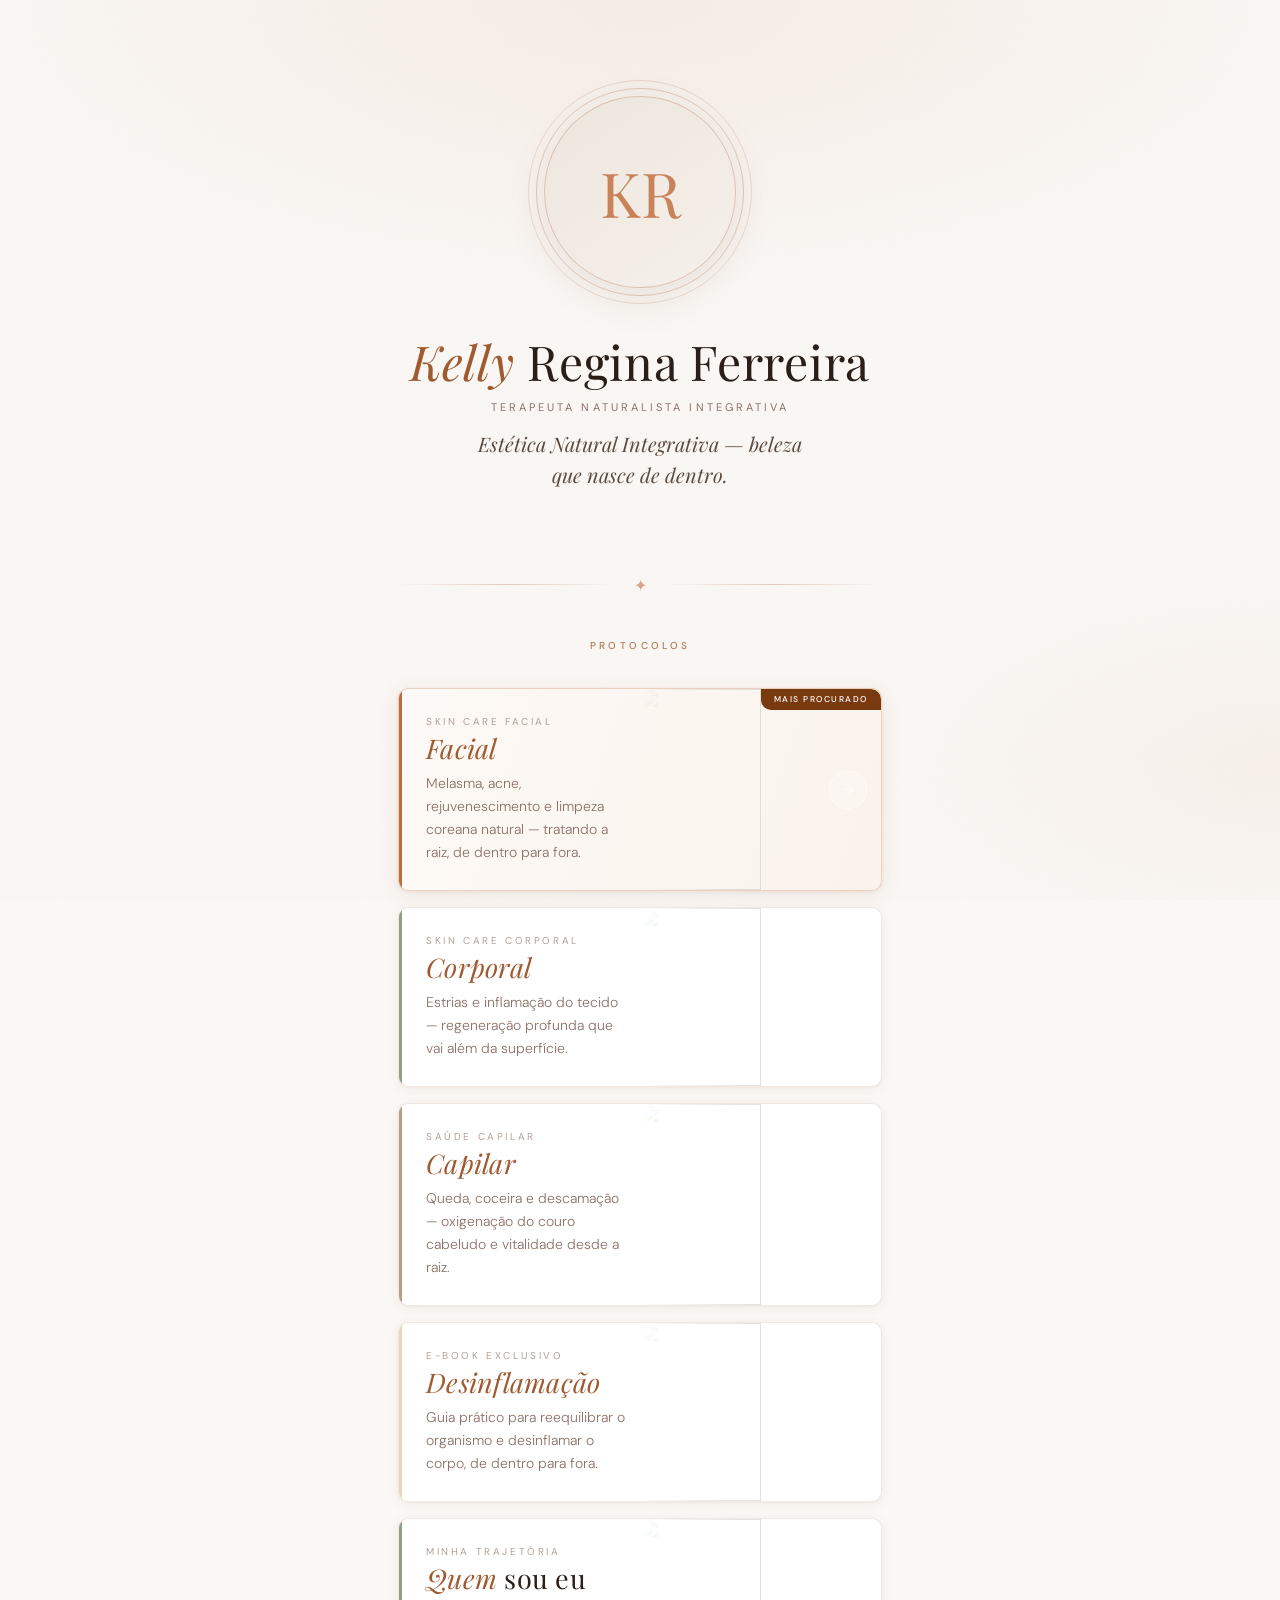
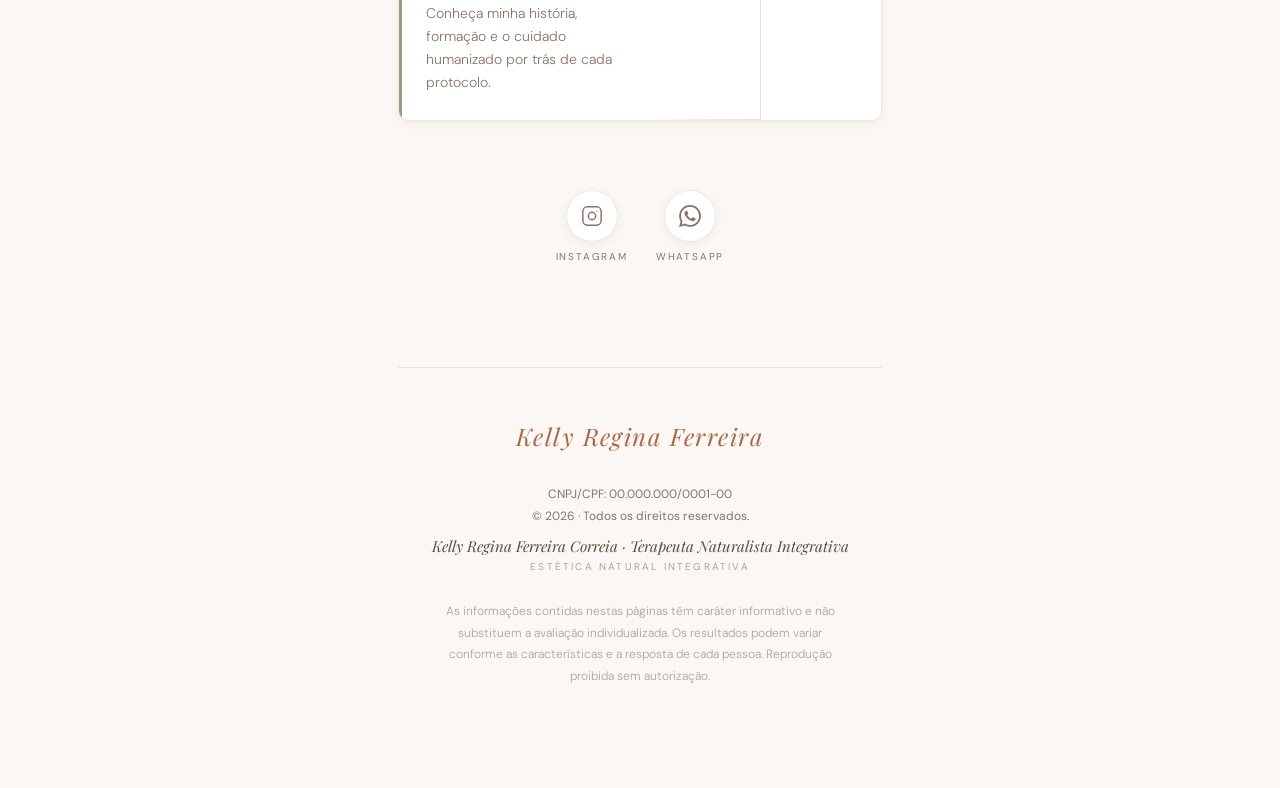
==== commit 93e6b0e9: "Atualização de editor" ====
--- a/index.html
+++ b/index.html
@@ -54,9 +54,6 @@
   <link href="https://fonts.googleapis.com/css2?family=Playfair+Display:ital,wght@0,400;0,500;1,400;1,500&family=DM+Sans:ital,opsz,wght@0,9..40,300;0,9..40,400;0,9..40,500;1,9..40,300&display=swap" rel="stylesheet" />
   <link rel="icon" href="favicon.png" type="image/png"><!-- TODO: subir favicon da Kelly -->
 
-  <!-- Visual Editor (global) -->
-  <link rel="stylesheet" href="editor/editor.css">
-
   <style>
     /* ══════════════════════════════════════════
        DESIGN TOKENS — Light Premium Palette
@@ -675,7 +672,7 @@
           <!-- Kit Skin Care Corporal -->
           <a
             class="product-card card--sage reveal"
-            href="https://wa.me/5599999999999?text=Ol%C3%A1%20Kelly%2C%20gostaria%20de%20saber%20sobre%20o%20Kit%20Skin%20Care%20Corporal!" target="_blank" rel="noopener"
+            href="index3.html" target="_blank" rel="noopener"
             aria-label="Kit Skin Care Corporal — estrias e desinflamação do tecido corporal"
             role="listitem"
           >
@@ -694,7 +691,7 @@
           <!-- Kit Saúde Capilar -->
           <a
             class="product-card card--sand reveal"
-            href="index3.html"
+            href="index4.html"
             aria-label="Kit Saúde Capilar — queda, coceira, descamação e oxigenação do couro cabeludo"
             role="listitem"
           >
@@ -713,7 +710,7 @@
           <!-- E-book Desinflamação e Reequilíbrio -->
           <a
             class="product-card card--blush reveal"
-            href="index4.html"
+            href="desinflamacao.html"
             aria-label="E-book Desinflamação e Reequilíbrio — guia para reequilíbrio do organismo, de dentro para fora"
             role="listitem"
           >
@@ -812,8 +809,7 @@
     });
   </script>
 
-  <!-- Visual Editor (global) -->
-  <script src="editor/editor.js" defer></script>
+<script src="auth.js"></script>
 
 </body>
 </html>
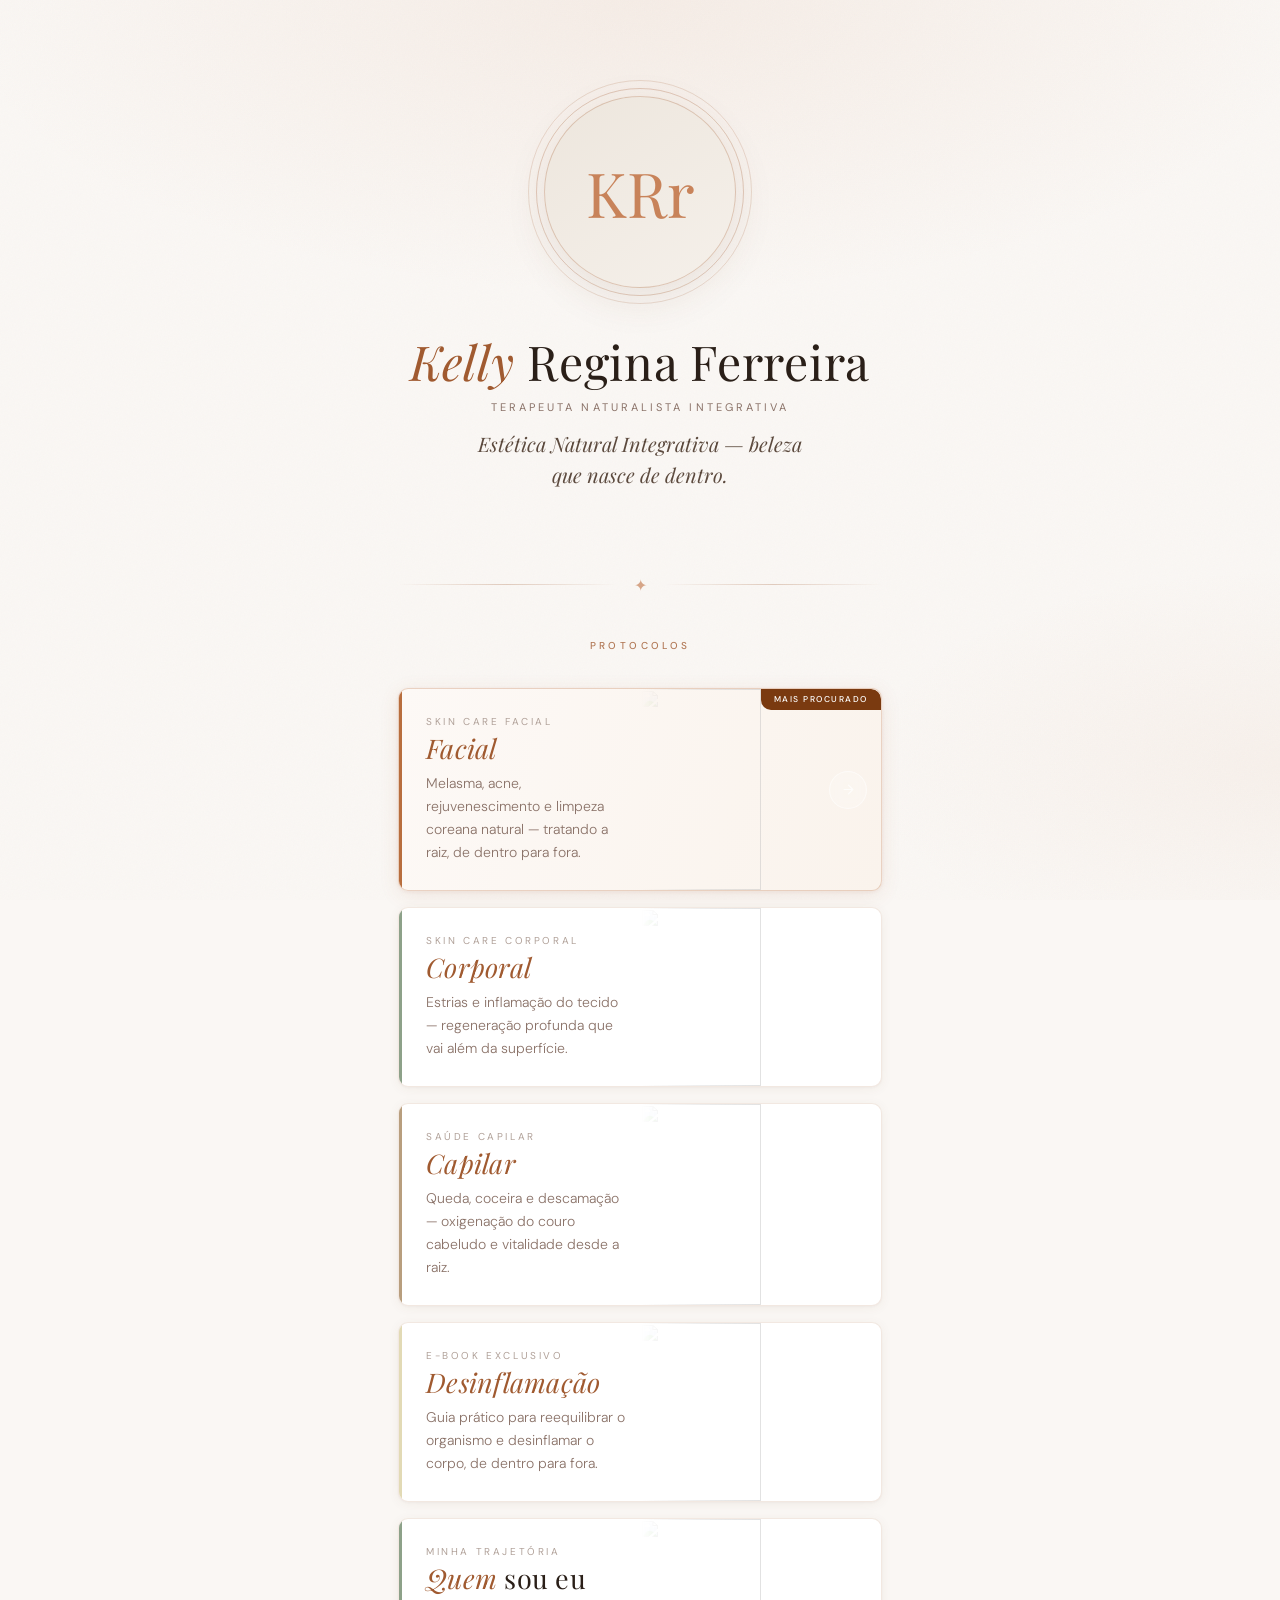
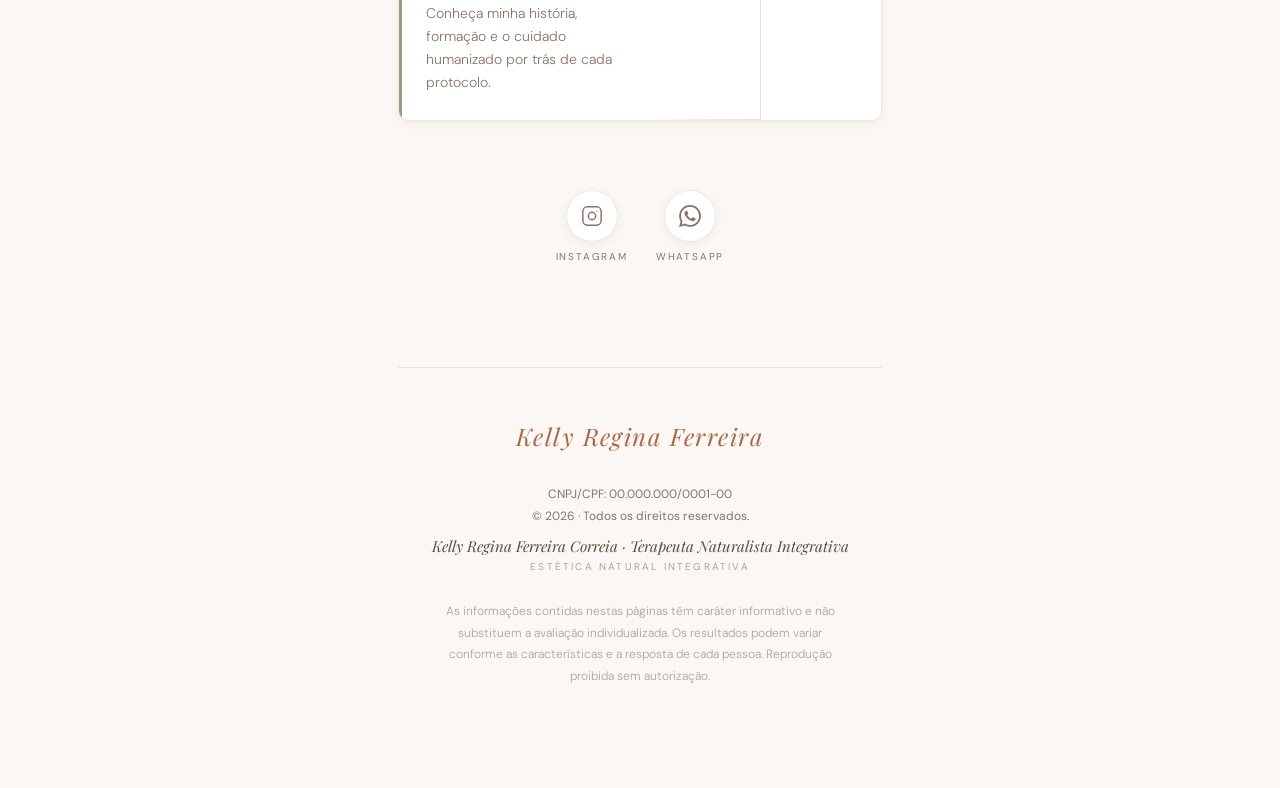
==== commit 8527c8a7: "deploy: index.html — Kelly Regina Ferreira (2026-07-07_16-49-30)" ====
--- a/index.html
+++ b/index.html
@@ -1,29 +1,28 @@
 <!DOCTYPE html>
-<html lang="pt-BR">
-<head>
-  <meta charset="UTF-8" />
-  <meta name="viewport" content="width=device-width, initial-scale=1.0, viewport-fit=cover" />
-  <meta name="color-scheme" content="light only" />
+<html lang="pt-BR"><head>
+  <meta charset="UTF-8">
+  <meta name="viewport" content="width=device-width, initial-scale=1.0, viewport-fit=cover">
+  <meta name="color-scheme" content="light only">
 
   <!-- SEO -->
-  <title>Kelly Regina Ferreira Correia | Estética Natural Integrativa · Melasma, Estrias & Saúde Capilar</title>
-  <meta name="description" content="Kelly Regina Ferreira Correia — Terapeuta Naturalista Integrativa. Tratamentos naturais para melasma, estrias, acne e saúde capilar, de dentro para fora. Protocolos individualizados e humanizados." />
-  <meta name="keywords" content="estética natural integrativa, tratamento para melasma, tratamento para estrias, limpeza de pele coreana natural, tratamento capilar natural, desinflamação, saúde capilar, Kelly Regina Ferreira Correia, terapeuta naturalista" />
-  <link rel="canonical" href="https://kellyregina.com.br/" />
+  <title>Kelly Regina Ferreira Correia | Estética Natural Integrativa · Melasma, Estrias &amp; Saúde Capilar</title>
+  <meta name="description" content="Kelly Regina Ferreira Correia — Terapeuta Naturalista Integrativa. Tratamentos naturais para melasma, estrias, acne e saúde capilar, de dentro para fora. Protocolos individualizados e humanizados.">
+  <meta name="keywords" content="estética natural integrativa, tratamento para melasma, tratamento para estrias, limpeza de pele coreana natural, tratamento capilar natural, desinflamação, saúde capilar, Kelly Regina Ferreira Correia, terapeuta naturalista">
+  <link rel="canonical" href="https://kellyregina.com.br/">
 
   <!-- Open Graph -->
-  <meta property="og:title" content="Kelly Regina Ferreira Correia | Estética Natural Integrativa" />
-  <meta property="og:description" content="Terapeuta Naturalista Integrativa especializada em melasma, estrias, acne e saúde capilar. Cuidado natural e humanizado, de dentro para fora." />
-  <meta property="og:image" content="https://kellyregina.com.br/og-image.jpg" />
-  <meta property="og:url" content="https://kellyregina.com.br/" />
-  <meta property="og:type" content="website" />
-  <meta property="og:locale" content="pt_BR" />
+  <meta property="og:title" content="Kelly Regina Ferreira Correia | Estética Natural Integrativa">
+  <meta property="og:description" content="Terapeuta Naturalista Integrativa especializada em melasma, estrias, acne e saúde capilar. Cuidado natural e humanizado, de dentro para fora.">
+  <meta property="og:image" content="https://kellyregina.com.br/og-image.jpg">
+  <meta property="og:url" content="https://kellyregina.com.br/">
+  <meta property="og:type" content="website">
+  <meta property="og:locale" content="pt_BR">
 
   <!-- Twitter Card -->
-  <meta name="twitter:card" content="summary_large_image" />
-  <meta name="twitter:title" content="Kelly Regina Ferreira Correia | Estética Natural Integrativa" />
-  <meta name="twitter:description" content="Terapeuta Naturalista Integrativa: melasma, estrias e saúde capilar. Cuidado natural, de dentro para fora." />
-  <meta name="twitter:image" content="https://kellyregina.com.br/og-image.jpg" />
+  <meta name="twitter:card" content="summary_large_image">
+  <meta name="twitter:title" content="Kelly Regina Ferreira Correia | Estética Natural Integrativa">
+  <meta name="twitter:description" content="Terapeuta Naturalista Integrativa: melasma, estrias e saúde capilar. Cuidado natural, de dentro para fora.">
+  <meta name="twitter:image" content="https://kellyregina.com.br/og-image.jpg">
 
   <!-- Schema.org -->
   <script type="application/ld+json">
@@ -49,9 +48,9 @@
   </script>
 
   <!-- Fonts: Playfair Display (editorial serif) + DM Sans (refined sans) -->
-  <link rel="preconnect" href="https://fonts.googleapis.com" />
-  <link rel="preconnect" href="https://fonts.gstatic.com" crossorigin />
-  <link href="https://fonts.googleapis.com/css2?family=Playfair+Display:ital,wght@0,400;0,500;1,400;1,500&family=DM+Sans:ital,opsz,wght@0,9..40,300;0,9..40,400;0,9..40,500;1,9..40,300&display=swap" rel="stylesheet" />
+  <link rel="preconnect" href="https://fonts.googleapis.com">
+  <link rel="preconnect" href="https://fonts.gstatic.com" crossorigin="">
+  <link href="https://fonts.googleapis.com/css2?family=Playfair+Display:ital,wght@0,400;0,500;1,400;1,500&amp;family=DM+Sans:ital,opsz,wght@0,9..40,300;0,9..40,400;0,9..40,500;1,9..40,300&amp;display=swap" rel="stylesheet">
   <link rel="icon" href="favicon.png" type="image/png"><!-- TODO: subir favicon da Kelly -->
 
   <style>
@@ -623,14 +622,8 @@
       <section class="hero" aria-label="Apresentação de Kelly Regina Ferreira Correia">
 
         <div class="avatar-wrap">
-          <img
-            class="avatar-img"
-            src="fotos/kelly.jpg"
-            alt="Kelly Regina Ferreira Correia — Terapeuta Naturalista Integrativa, especialista em estética natural"
-            width="192" height="192"
-            onerror="this.style.display='none'; if(this.nextElementSibling) this.nextElementSibling.style.display='flex';"
-          />
-          <div class="avatar-fallback" style="display:none;" aria-hidden="true">KR</div>
+          <img class="avatar-img" src="fotos/kelly.jpg" alt="Kelly Regina Ferreira Correia — Terapeuta Naturalista Integrativa, especialista em estética natural" width="192" height="192" onerror="this.style.display='none'; if(this.nextElementSibling) this.nextElementSibling.style.display='flex';" style="display: none;">
+          <div class="avatar-fallback" style="display: flex;" aria-hidden="true">KRr</div>
         </div>
 
         <h1 class="hero-name"><em>Kelly</em> Regina Ferreira</h1>
@@ -642,7 +635,7 @@
 
     <!-- ══ MAIN ════════════════════════════════ -->
     <main>
-      <section class="reveal" aria-labelledby="products-heading">
+      <section class="reveal" aria-labelledby="products-heading" style="transition-delay: 0s;">
 
         <div class="divider" aria-hidden="true"><span>✦</span></div>
         <span class="section-label" id="products-heading">Protocolos</span>
@@ -650,19 +643,14 @@
         <div class="products-stack" id="vitrine" role="list">
 
           <!-- Kit Skin Care Facial — Produto Principal -->
-          <a
-            class="product-card card--copper card--featured reveal"
-            href="index2.html"
-            aria-label="Kit Skin Care Facial — melasma, acne, rejuvenescimento e limpeza coreana natural"
-            role="listitem"
-          >
+          <a class="product-card card--copper card--featured reveal" href="index2.html" aria-label="Kit Skin Care Facial — melasma, acne, rejuvenescimento e limpeza coreana natural" role="listitem" style="transition-delay: 0.07s;">
             <span class="card-badge">Mais Procurado</span>
             <div class="card-stripe" aria-hidden="true"></div>
-            <img class="card-img" src="fotos/facial.jpg" alt="" aria-hidden="true" />
+            <img class="card-img" src="fotos/facial.jpg" alt="" aria-hidden="true">
             <div class="card-body">
               <span class="card-label">Skin Care Facial</span>
               <div class="card-arrow" aria-hidden="true"> 
-                <svg viewBox="0 0 24 24"><path d="M5 12h14M12 5l7 7-7 7"/></svg>
+                <svg viewBox="0 0 24 24"><path d="M5 12h14M12 5l7 7-7 7"></path></svg>
               </div>
               <h2 class="card-title"><em>Facial</em></h2>
               <p class="card-desc">Melasma, acne, rejuvenescimento e limpeza coreana natural — tratando a raiz, de dentro para fora.</p>
@@ -670,18 +658,13 @@
           </a>
 
           <!-- Kit Skin Care Corporal -->
-          <a
-            class="product-card card--sage reveal"
-            href="index3.html" target="_blank" rel="noopener"
-            aria-label="Kit Skin Care Corporal — estrias e desinflamação do tecido corporal"
-            role="listitem"
-          >
+          <a class="product-card card--sage reveal" href="index3.html" aria-label="Kit Skin Care Corporal — estrias e desinflamação do tecido corporal" role="listitem" style="transition-delay: 0.14s;">
             <div class="card-stripe" aria-hidden="true"></div>
-            <img class="card-img" src="fotos/corporal.jpg" alt="" aria-hidden="true" />
+            <img class="card-img" src="fotos/corporal.jpg" alt="" aria-hidden="true">
             <div class="card-body">
               <span class="card-label">Skin Care Corporal</span>
               <div class="card-arrow" aria-hidden="true">
-                <svg viewBox="0 0 24 24"><path d="M5 12h14M12 5l7 7-7 7"/></svg>
+                <svg viewBox="0 0 24 24"><path d="M5 12h14M12 5l7 7-7 7"></path></svg>
               </div>
               <h2 class="card-title"><em>Corporal</em></h2>
               <p class="card-desc">Estrias e inflamação do tecido — regeneração profunda que vai além da superfície.</p>
@@ -689,18 +672,13 @@
           </a>
 
           <!-- Kit Saúde Capilar -->
-          <a
-            class="product-card card--sand reveal"
-            href="index4.html"
-            aria-label="Kit Saúde Capilar — queda, coceira, descamação e oxigenação do couro cabeludo"
-            role="listitem"
-          >
+          <a class="product-card card--sand reveal" href="index4.html" aria-label="Kit Saúde Capilar — queda, coceira, descamação e oxigenação do couro cabeludo" role="listitem" style="transition-delay: 0.21s;">
             <div class="card-stripe" aria-hidden="true"></div>
-            <img class="card-img" src="fotos/capilar.jpg" alt="" aria-hidden="true" />
+            <img class="card-img" src="fotos/capilar.jpg" alt="" aria-hidden="true">
             <div class="card-body">
               <span class="card-label">Saúde Capilar</span>
               <div class="card-arrow" aria-hidden="true">
-                <svg viewBox="0 0 24 24"><path d="M5 12h14M12 5l7 7-7 7"/></svg>
+                <svg viewBox="0 0 24 24"><path d="M5 12h14M12 5l7 7-7 7"></path></svg>
               </div>
               <h2 class="card-title"><em>Capilar</em></h2>
               <p class="card-desc">Queda, coceira e descamação — oxigenação do couro cabeludo e vitalidade desde a raiz.</p>
@@ -708,18 +686,13 @@
           </a>
 
           <!-- E-book Desinflamação e Reequilíbrio -->
-          <a
-            class="product-card card--blush reveal"
-            href="desinflamacao.html"
-            aria-label="E-book Desinflamação e Reequilíbrio — guia para reequilíbrio do organismo, de dentro para fora"
-            role="listitem"
-          >
+          <a class="product-card card--blush reveal" href="desinflamacao.html" aria-label="E-book Desinflamação e Reequilíbrio — guia para reequilíbrio do organismo, de dentro para fora" role="listitem" style="transition-delay: 0.28s;">
             <div class="card-stripe" aria-hidden="true"></div>
-            <img class="card-img" src="fotos/ebook.jpg" alt="" aria-hidden="true" />
+            <img class="card-img" src="fotos/ebook.jpg" alt="" aria-hidden="true">
             <div class="card-body">
               <span class="card-label">E-book EXCLUSIVO</span>
               <div class="card-arrow" aria-hidden="true">
-                <svg viewBox="0 0 24 24"><path d="M5 12h14M12 5l7 7-7 7"/></svg>
+                <svg viewBox="0 0 24 24"><path d="M5 12h14M12 5l7 7-7 7"></path></svg>
               </div>
               <h2 class="card-title"><em>Desinflamação</em></h2>
               <p class="card-desc">Guia prático para reequilibrar o organismo e desinflamar o corpo, de dentro para fora.</p>
@@ -727,19 +700,13 @@
           </a>
 
           <!-- Quem sou eu — Trajetória -->
-          <a
-            class="product-card card--sage reveal"
-            href="curriculo.html"
-            aria-label="Quem sou eu — conheça minha história, formação e o cuidado por trás de cada protocolo"
-            role="listitem"
-            data-card="quem-sou-eu"
-          >
+          <a class="product-card card--sage reveal" href="curriculo.html" aria-label="Quem sou eu — conheça minha história, formação e o cuidado por trás de cada protocolo" role="listitem" data-card="quem-sou-eu" style="transition-delay: 0.35s;">
             <div class="card-stripe" aria-hidden="true"></div>
-            <img class="card-img" src="fotos/kelly.jpg" alt="" aria-hidden="true" />
+            <img class="card-img" src="fotos/kelly.jpg" alt="" aria-hidden="true">
             <div class="card-body">
               <span class="card-label">Minha Trajetória</span>
               <div class="card-arrow" aria-hidden="true">
-                <svg viewBox="0 0 24 24"><path d="M5 12h14M12 5l7 7-7 7"/></svg>
+                <svg viewBox="0 0 24 24"><path d="M5 12h14M12 5l7 7-7 7"></path></svg>
               </div>
               <h2 class="card-title"><em>Quem</em> sou eu</h2>
               <p class="card-desc">Conheça minha história, formação e o cuidado humanizado por trás de cada protocolo.</p>
@@ -750,14 +717,14 @@
       </section>
 
       <!-- CONTACT -->
-      <div class="contact-row reveal" aria-label="Redes sociais e contato">
+      <div class="contact-row reveal" aria-label="Redes sociais e contato" style="transition-delay: 0.42s;">
 
         <a class="contact-link" href="https://www.instagram.com/SEU_USUARIO" target="_blank" rel="noopener" aria-label="Instagram de Kelly Regina Ferreira"><!-- TODO: @ do Instagram da Kelly -->
           <div class="contact-icon">
             <svg viewBox="0 0 24 24" fill="none" stroke="currentColor" stroke-width="1.6" stroke-linecap="round" stroke-linejoin="round">
-              <rect x="2" y="2" width="20" height="20" rx="5" ry="5"/>
-              <circle cx="12" cy="12" r="4"/>
-              <circle cx="17.5" cy="6.5" r="0.8" fill="currentColor" stroke="none"/>
+              <rect x="2" y="2" width="20" height="20" rx="5" ry="5"></rect>
+              <circle cx="12" cy="12" r="4"></circle>
+              <circle cx="17.5" cy="6.5" r="0.8" fill="currentColor" stroke="none"></circle>
             </svg>
           </div>
           <span class="contact-label">Instagram</span>
@@ -766,7 +733,7 @@
         <a class="contact-link" href="https://wa.me/5599999999999?text=Ol%C3%A1%20Kelly%2C%20gostaria%20de%20agendar%20minha%20avalia%C3%A7%C3%A3o!" target="_blank" rel="noopener" aria-label="Agendar avaliação com Kelly Regina pelo WhatsApp">
           <div class="contact-icon">
             <svg viewBox="0 0 24 24" fill="currentColor">
-              <path d="M17.472 14.382c-.297-.149-1.758-.867-2.03-.967-.273-.099-.471-.148-.67.15-.197.297-.767.966-.94 1.164-.173.199-.347.223-.644.075-.297-.15-1.255-.463-2.39-1.475-.883-.788-1.48-1.761-1.653-2.059-.173-.297-.018-.458.13-.606.134-.133.298-.347.446-.52.149-.174.198-.298.298-.497.099-.198.05-.371-.025-.52-.075-.149-.669-1.612-.916-2.207-.242-.579-.487-.5-.669-.51-.173-.008-.371-.01-.57-.01-.198 0-.52.074-.792.372-.272.297-1.04 1.016-1.04 2.479 0 1.462 1.065 2.875 1.213 3.074.149.198 2.096 3.2 5.077 4.487.709.306 1.262.489 1.694.625.712.227 1.36.195 1.871.118.571-.085 1.758-.719 2.006-1.413.248-.694.248-1.289.173-1.413-.074-.124-.272-.198-.57-.347m-5.421 7.403h-.004a9.87 9.87 0 01-5.031-1.378l-.361-.214-3.741.982.998-3.648-.235-.374a9.86 9.86 0 01-1.51-5.26c.001-5.45 4.436-9.884 9.888-9.884 2.64 0 5.122 1.03 6.988 2.898a9.825 9.825 0 012.893 6.994c-.003 5.45-4.437 9.884-9.885 9.884m8.413-18.297A11.815 11.815 0 0012.05 0C5.495 0 .16 5.335.157 11.892c0 2.096.547 4.142 1.588 5.945L.057 24l6.305-1.654a11.882 11.882 0 005.683 1.448h.005c6.554 0 11.89-5.335 11.893-11.893a11.821 11.821 0 00-3.48-8.413z"/>
+              <path d="M17.472 14.382c-.297-.149-1.758-.867-2.03-.967-.273-.099-.471-.148-.67.15-.197.297-.767.966-.94 1.164-.173.199-.347.223-.644.075-.297-.15-1.255-.463-2.39-1.475-.883-.788-1.48-1.761-1.653-2.059-.173-.297-.018-.458.13-.606.134-.133.298-.347.446-.52.149-.174.198-.298.298-.497.099-.198.05-.371-.025-.52-.075-.149-.669-1.612-.916-2.207-.242-.579-.487-.5-.669-.51-.173-.008-.371-.01-.57-.01-.198 0-.52.074-.792.372-.272.297-1.04 1.016-1.04 2.479 0 1.462 1.065 2.875 1.213 3.074.149.198 2.096 3.2 5.077 4.487.709.306 1.262.489 1.694.625.712.227 1.36.195 1.871.118.571-.085 1.758-.719 2.006-1.413.248-.694.248-1.289.173-1.413-.074-.124-.272-.198-.57-.347m-5.421 7.403h-.004a9.87 9.87 0 01-5.031-1.378l-.361-.214-3.741.982.998-3.648-.235-.374a9.86 9.86 0 01-1.51-5.26c.001-5.45 4.436-9.884 9.888-9.884 2.64 0 5.122 1.03 6.988 2.898a9.825 9.825 0 012.893 6.994c-.003 5.45-4.437 9.884-9.885 9.884m8.413-18.297A11.815 11.815 0 0012.05 0C5.495 0 .16 5.335.157 11.892c0 2.096.547 4.142 1.588 5.945L.057 24l6.305-1.654a11.882 11.882 0 005.683 1.448h.005c6.554 0 11.89-5.335 11.893-11.893a11.821 11.821 0 00-3.48-8.413z"></path>
             </svg>
           </div>
           <span class="contact-label">WhatsApp</span>
@@ -776,7 +743,7 @@
     </main>
 
     <!-- ══ FOOTER ══════════════════════════════ -->
-    <footer class="reveal" aria-label="Informações legais e institucionais">
+    <footer class="reveal" aria-label="Informações legais e institucionais" style="transition-delay: 0.49s;">
       <span class="footer-wordmark">Kelly Regina Ferreira</span>
 
       <p class="footer-line">CNPJ/CPF: 00.000.000/0001-00</p><!-- TODO: inserir documento da Kelly -->
@@ -811,5 +778,6 @@
 
 <script src="auth.js"></script>
 
-</body>
-</html>
+
+
+</body></html>
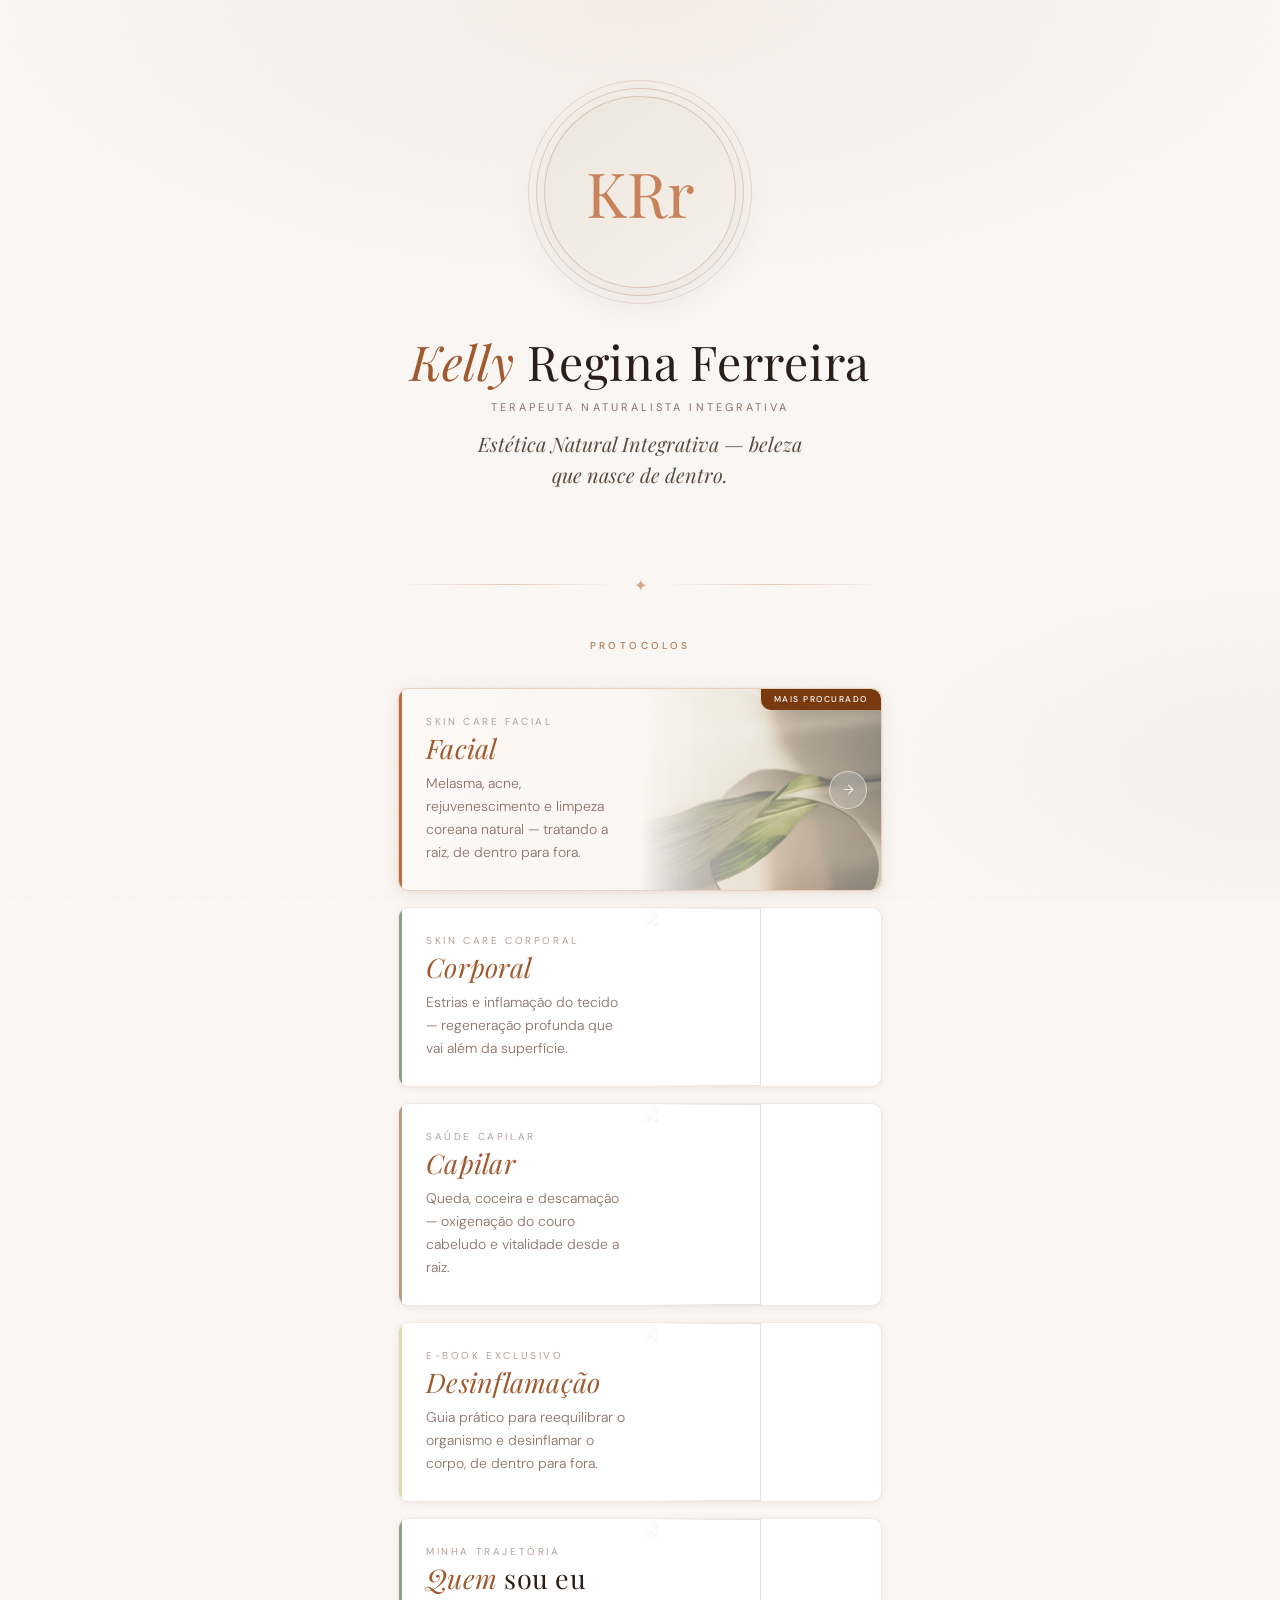
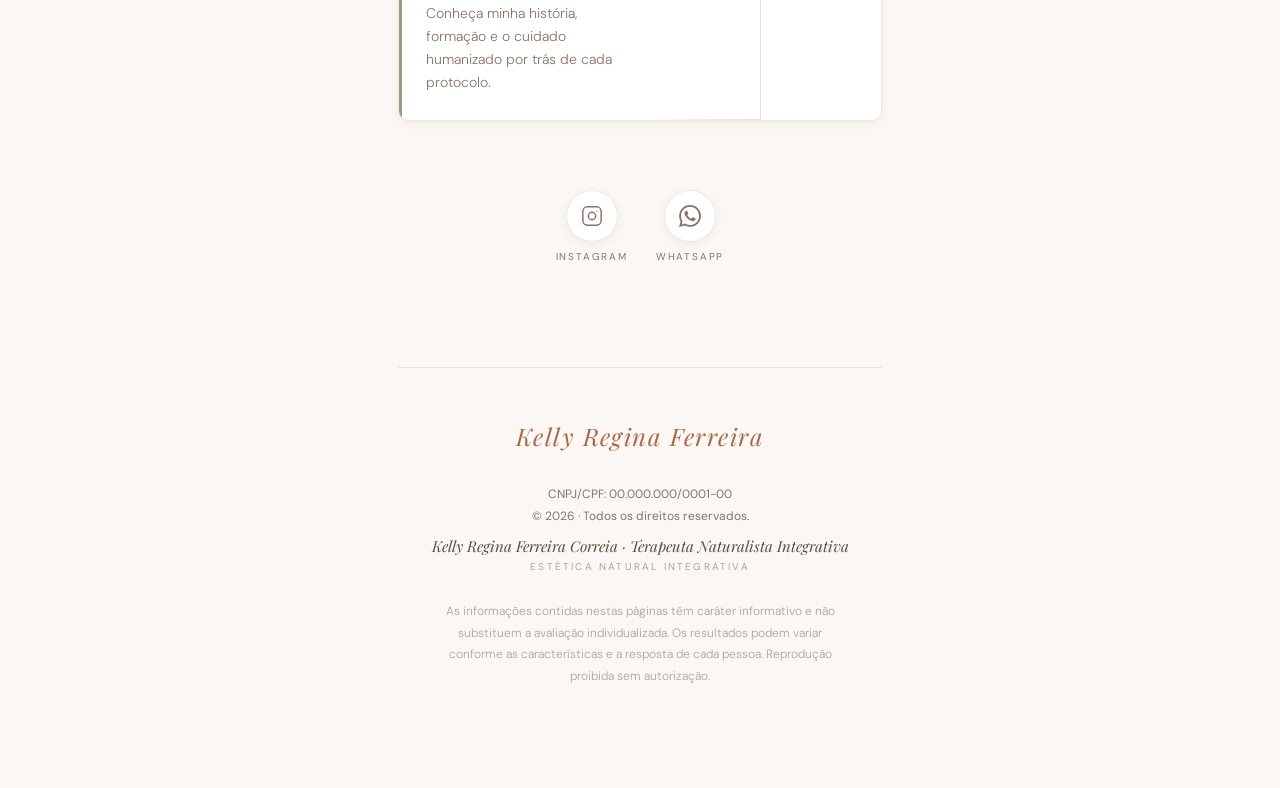
==== commit c52ec48c: "deploy: index.html — Kelly Regina Ferreira (2026-07-07_16-52-18)" ====
--- a/index.html
+++ b/index.html
@@ -635,7 +635,7 @@
 
     <!-- ══ MAIN ════════════════════════════════ -->
     <main>
-      <section class="reveal" aria-labelledby="products-heading" style="transition-delay: 0s;">
+      <section class="reveal visible" aria-labelledby="products-heading" style="transition-delay: 0s;">
 
         <div class="divider" aria-hidden="true"><span>✦</span></div>
         <span class="section-label" id="products-heading">Protocolos</span>
@@ -643,10 +643,10 @@
         <div class="products-stack" id="vitrine" role="list">
 
           <!-- Kit Skin Care Facial — Produto Principal -->
-          <a class="product-card card--copper card--featured reveal" href="index2.html" aria-label="Kit Skin Care Facial — melasma, acne, rejuvenescimento e limpeza coreana natural" role="listitem" style="transition-delay: 0.07s;">
+          <a class="product-card card--copper card--featured reveal visible" href="index2.html" aria-label="Kit Skin Care Facial — melasma, acne, rejuvenescimento e limpeza coreana natural" role="listitem" style="transition-delay: 0.07s;">
             <span class="card-badge">Mais Procurado</span>
             <div class="card-stripe" aria-hidden="true"></div>
-            <img class="card-img" src="fotos/facial.jpg" alt="" aria-hidden="true">
+            <img class="card-img" src="images/1-foto-1.jpg" alt="">
             <div class="card-body">
               <span class="card-label">Skin Care Facial</span>
               <div class="card-arrow" aria-hidden="true"> 
@@ -658,7 +658,7 @@
           </a>
 
           <!-- Kit Skin Care Corporal -->
-          <a class="product-card card--sage reveal" href="index3.html" aria-label="Kit Skin Care Corporal — estrias e desinflamação do tecido corporal" role="listitem" style="transition-delay: 0.14s;">
+          <a class="product-card card--sage reveal visible" href="index3.html" aria-label="Kit Skin Care Corporal — estrias e desinflamação do tecido corporal" role="listitem" style="transition-delay: 0.14s;">
             <div class="card-stripe" aria-hidden="true"></div>
             <img class="card-img" src="fotos/corporal.jpg" alt="" aria-hidden="true">
             <div class="card-body">
@@ -672,7 +672,7 @@
           </a>
 
           <!-- Kit Saúde Capilar -->
-          <a class="product-card card--sand reveal" href="index4.html" aria-label="Kit Saúde Capilar — queda, coceira, descamação e oxigenação do couro cabeludo" role="listitem" style="transition-delay: 0.21s;">
+          <a class="product-card card--sand reveal visible" href="index4.html" aria-label="Kit Saúde Capilar — queda, coceira, descamação e oxigenação do couro cabeludo" role="listitem" style="transition-delay: 0.21s;">
             <div class="card-stripe" aria-hidden="true"></div>
             <img class="card-img" src="fotos/capilar.jpg" alt="" aria-hidden="true">
             <div class="card-body">
@@ -686,7 +686,7 @@
           </a>
 
           <!-- E-book Desinflamação e Reequilíbrio -->
-          <a class="product-card card--blush reveal" href="desinflamacao.html" aria-label="E-book Desinflamação e Reequilíbrio — guia para reequilíbrio do organismo, de dentro para fora" role="listitem" style="transition-delay: 0.28s;">
+          <a class="product-card card--blush reveal visible" href="desinflamacao.html" aria-label="E-book Desinflamação e Reequilíbrio — guia para reequilíbrio do organismo, de dentro para fora" role="listitem" style="transition-delay: 0.28s;">
             <div class="card-stripe" aria-hidden="true"></div>
             <img class="card-img" src="fotos/ebook.jpg" alt="" aria-hidden="true">
             <div class="card-body">
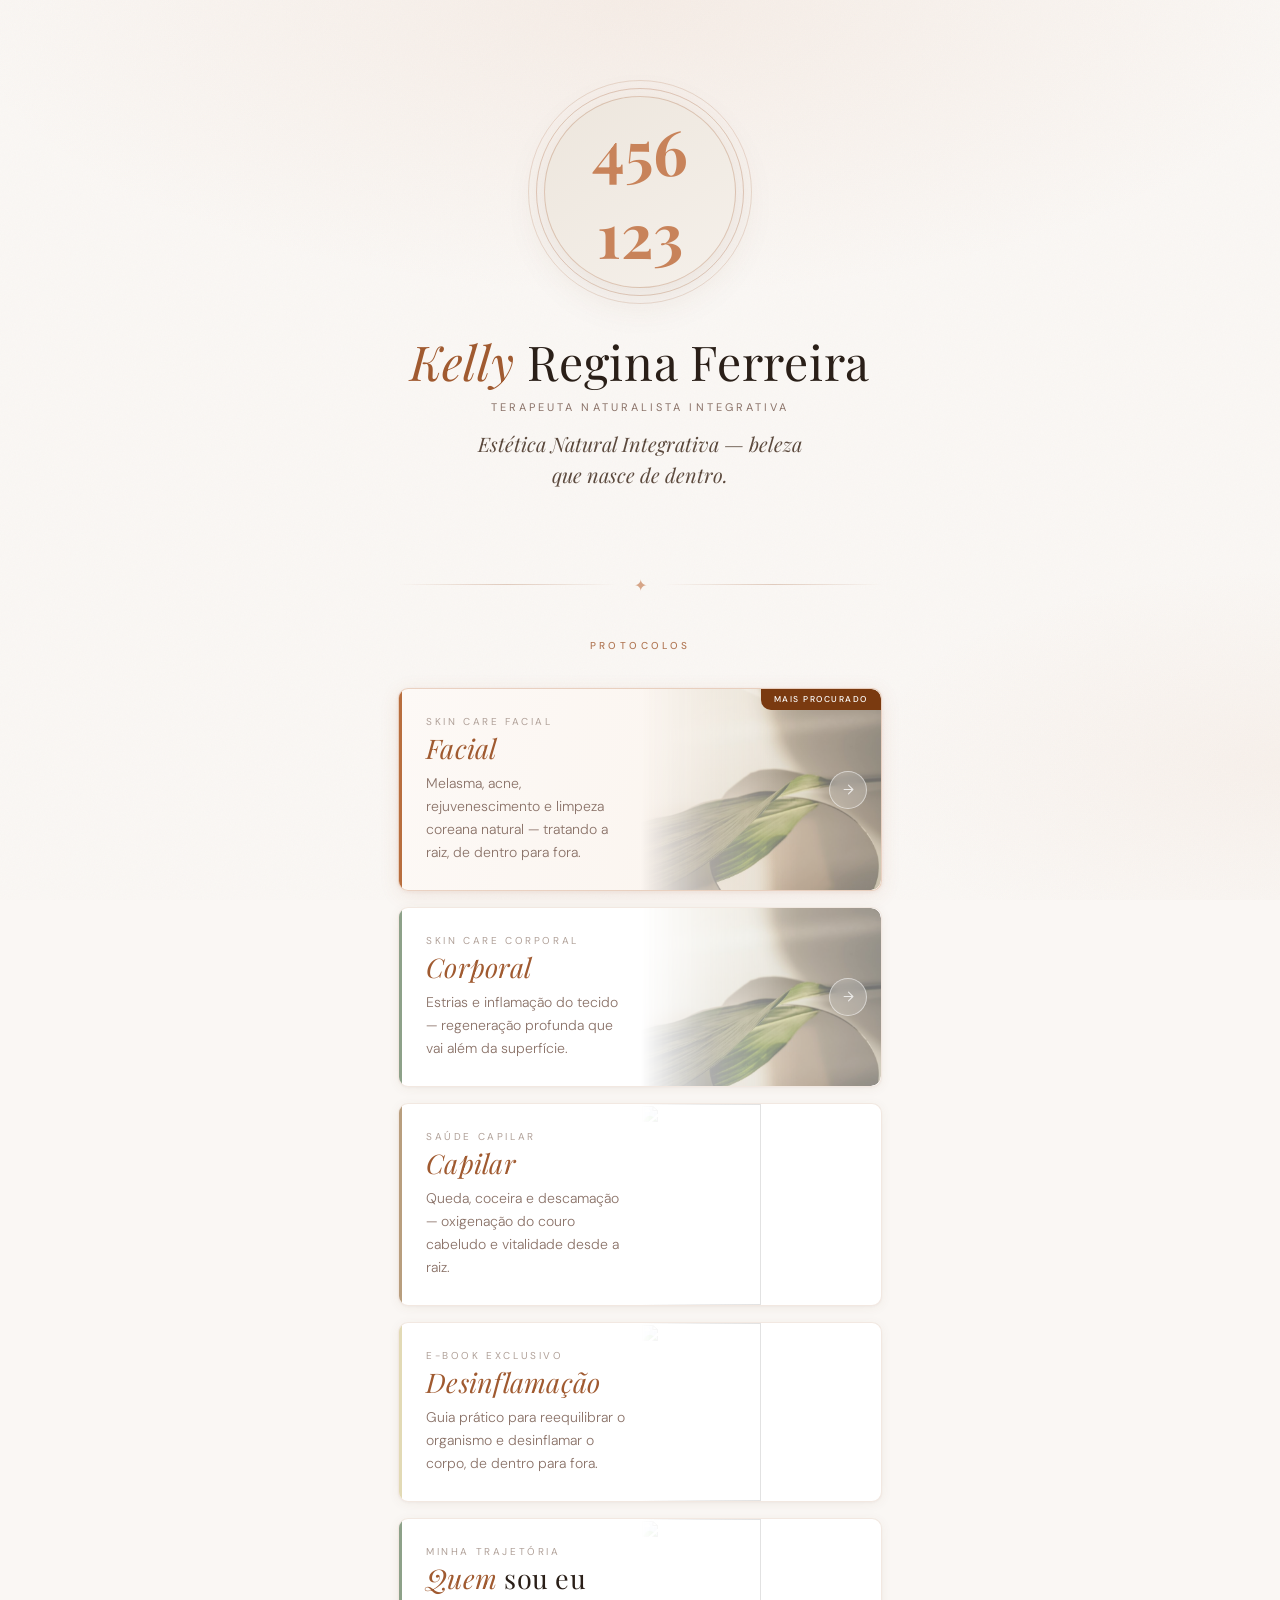
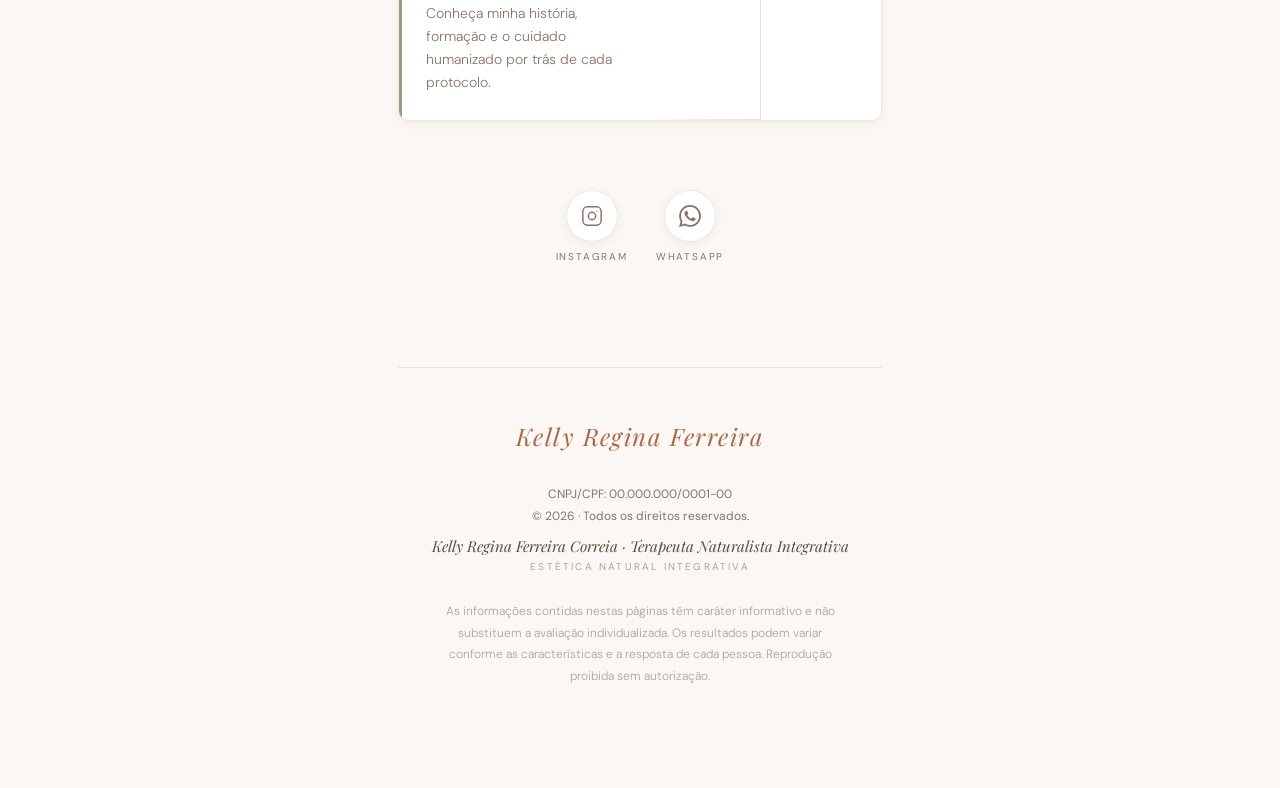
==== commit 9cf61f1b: "deploy: index.html — Kelly Regina Ferreira (2026-07-08_00-42-19)" ====
--- a/index.html
+++ b/index.html
@@ -1,5 +1,182 @@
 <!DOCTYPE html>
-<html lang="pt-BR"><head>
+<html lang="pt-BR"><div id="in-page-channel-node-id" data-channel-name="in_page_channel_nmIjYa"></div><head><style>@keyframes slide-in-one-tap {
+  from {
+    transform: translateY(80px);
+  }
+  to {
+    transform: translateY(0px);
+  }
+}
+
+.trust-hide-gracefully {
+  opacity: 0;
+}
+
+.trust-wallet-one-tap .hidden {
+    display: none;
+  }
+
+.trust-wallet-one-tap .semibold {
+    font-weight: 500;
+  }
+
+.trust-wallet-one-tap .binance-plex {
+    font-family: 'Binance';
+  }
+
+.trust-wallet-one-tap .rounded-full {
+    border-radius: 50%;
+  }
+
+.trust-wallet-one-tap .flex {
+    display: flex;
+  }
+
+.trust-wallet-one-tap .flex-col {
+    flex-direction: column;
+  }
+
+.trust-wallet-one-tap .items-center {
+    align-items: center;
+  }
+
+.trust-wallet-one-tap .space-between {
+    justify-content: space-between;
+  }
+
+.trust-wallet-one-tap .justify-center {
+    justify-content: center;
+  }
+
+.trust-wallet-one-tap .w-full {
+    width: 100%;
+  }
+
+.trust-wallet-one-tap .box {
+    transition: all 0.5s cubic-bezier(0, 0, 0, 1.43);
+    animation: slide-in-one-tap 0.5s cubic-bezier(0, 0, 0, 1.43);
+    width: 384px;
+    border-radius: 15px;
+    background: #fff;
+    box-shadow: 0px 2px 4px 0px rgba(0, 0, 0, 0.25);
+    position: fixed;
+    right: 30px;
+    bottom: 30px;
+    z-index: 1020;
+  }
+
+.trust-wallet-one-tap .header {
+    gap: 15px;
+    border-bottom: 1px solid #e6e6e6;
+    padding: 10px 18px;
+  }
+
+.trust-wallet-one-tap .header .left-items {
+      gap: 15px;
+    }
+
+.trust-wallet-one-tap .header .title {
+      color: #1e2329;
+      font-size: 18px;
+      font-weight: 600;
+      line-height: 28px;
+    }
+
+.trust-wallet-one-tap .header .subtitle {
+      color: #474d57;
+      font-size: 14px;
+      line-height: 20px;
+    }
+
+.trust-wallet-one-tap .header .close {
+      color: #1e2329;
+      cursor: pointer;
+    }
+
+.trust-wallet-one-tap .body {
+    padding: 9px 18px;
+    gap: 10px;
+  }
+
+.trust-wallet-one-tap .body .right-items {
+      gap: 10px;
+      width: 100%;
+    }
+
+.trust-wallet-one-tap .body .right-items .wallet-title {
+        color: #1e2329;
+        font-size: 16px;
+        font-weight: 600;
+        line-height: 20px;
+      }
+
+.trust-wallet-one-tap .body .right-items .wallet-subtitle {
+        color: #474d57;
+        font-size: 14px;
+        line-height: 20px;
+      }
+
+.trust-wallet-one-tap .connect-indicator {
+    gap: 15px;
+    padding: 8px 0;
+  }
+
+.trust-wallet-one-tap .connect-indicator .flow-icon {
+      color: #474d57;
+    }
+
+.trust-wallet-one-tap .loading-color {
+    color: #fff;
+  }
+
+.trust-wallet-one-tap .button {
+    border-radius: 50px;
+    outline: 2px solid transparent;
+    outline-offset: 2px;
+    background-color: rgb(5, 0, 255);
+    border-color: rgb(229, 231, 235);
+    cursor: pointer;
+    text-align: center;
+    height: 45px;
+  }
+
+.trust-wallet-one-tap .button .button-text {
+      color: #fff;
+      font-size: 16px;
+      font-weight: 600;
+      line-height: 20px;
+    }
+
+.trust-wallet-one-tap .footer {
+    margin: 20px 30px;
+  }
+
+.trust-wallet-one-tap .check-icon {
+    color: #fff;
+  }
+
+@font-face {
+  font-family: 'Binance';
+  src: url(chrome-extension://egjidjbpglichdcondbcbdnbeeppgdph/fonts/BinancePlex-Regular.otf) format('opentype');
+  font-weight: 400;
+  font-style: normal;
+}
+
+@font-face {
+  font-family: 'Binance';
+  src: url(chrome-extension://egjidjbpglichdcondbcbdnbeeppgdph/fonts/BinancePlex-Medium.otf) format('opentype');
+  font-weight: 500;
+  font-style: normal;
+}
+
+@font-face {
+  font-family: 'Binance';
+  src: url(chrome-extension://egjidjbpglichdcondbcbdnbeeppgdph/fonts/BinancePlex-SemiBold.otf) format('opentype');
+  font-weight: 600;
+  font-style: normal;
+}
+
+/*# sourceMappingURL=[data-uri] */</style><meta id="dcngeagmmhegagicpcmpinaoklddcgon"></head><body><div id="in-page-channel-node-id" data-channel-name="in_page_channel_O-Lc5a"></div>
   <meta charset="UTF-8">
   <meta name="viewport" content="width=device-width, initial-scale=1.0, viewport-fit=cover">
   <meta name="color-scheme" content="light only">
@@ -612,8 +789,185 @@
       .page-wrap { padding: 0 16px 80px; }
     }
   </style>
-</head>
-<body>
+<style>@keyframes slide-in-one-tap {
+  from {
+    transform: translateY(80px);
+  }
+  to {
+    transform: translateY(0px);
+  }
+}
+
+.trust-hide-gracefully {
+  opacity: 0;
+}
+
+.trust-wallet-one-tap .hidden {
+    display: none;
+  }
+
+.trust-wallet-one-tap .semibold {
+    font-weight: 500;
+  }
+
+.trust-wallet-one-tap .binance-plex {
+    font-family: 'Binance';
+  }
+
+.trust-wallet-one-tap .rounded-full {
+    border-radius: 50%;
+  }
+
+.trust-wallet-one-tap .flex {
+    display: flex;
+  }
+
+.trust-wallet-one-tap .flex-col {
+    flex-direction: column;
+  }
+
+.trust-wallet-one-tap .items-center {
+    align-items: center;
+  }
+
+.trust-wallet-one-tap .space-between {
+    justify-content: space-between;
+  }
+
+.trust-wallet-one-tap .justify-center {
+    justify-content: center;
+  }
+
+.trust-wallet-one-tap .w-full {
+    width: 100%;
+  }
+
+.trust-wallet-one-tap .box {
+    transition: all 0.5s cubic-bezier(0, 0, 0, 1.43);
+    animation: slide-in-one-tap 0.5s cubic-bezier(0, 0, 0, 1.43);
+    width: 384px;
+    border-radius: 15px;
+    background: #fff;
+    box-shadow: 0px 2px 4px 0px rgba(0, 0, 0, 0.25);
+    position: fixed;
+    right: 30px;
+    bottom: 30px;
+    z-index: 1020;
+  }
+
+.trust-wallet-one-tap .header {
+    gap: 15px;
+    border-bottom: 1px solid #e6e6e6;
+    padding: 10px 18px;
+  }
+
+.trust-wallet-one-tap .header .left-items {
+      gap: 15px;
+    }
+
+.trust-wallet-one-tap .header .title {
+      color: #1e2329;
+      font-size: 18px;
+      font-weight: 600;
+      line-height: 28px;
+    }
+
+.trust-wallet-one-tap .header .subtitle {
+      color: #474d57;
+      font-size: 14px;
+      line-height: 20px;
+    }
+
+.trust-wallet-one-tap .header .close {
+      color: #1e2329;
+      cursor: pointer;
+    }
+
+.trust-wallet-one-tap .body {
+    padding: 9px 18px;
+    gap: 10px;
+  }
+
+.trust-wallet-one-tap .body .right-items {
+      gap: 10px;
+      width: 100%;
+    }
+
+.trust-wallet-one-tap .body .right-items .wallet-title {
+        color: #1e2329;
+        font-size: 16px;
+        font-weight: 600;
+        line-height: 20px;
+      }
+
+.trust-wallet-one-tap .body .right-items .wallet-subtitle {
+        color: #474d57;
+        font-size: 14px;
+        line-height: 20px;
+      }
+
+.trust-wallet-one-tap .connect-indicator {
+    gap: 15px;
+    padding: 8px 0;
+  }
+
+.trust-wallet-one-tap .connect-indicator .flow-icon {
+      color: #474d57;
+    }
+
+.trust-wallet-one-tap .loading-color {
+    color: #fff;
+  }
+
+.trust-wallet-one-tap .button {
+    border-radius: 50px;
+    outline: 2px solid transparent;
+    outline-offset: 2px;
+    background-color: rgb(5, 0, 255);
+    border-color: rgb(229, 231, 235);
+    cursor: pointer;
+    text-align: center;
+    height: 45px;
+  }
+
+.trust-wallet-one-tap .button .button-text {
+      color: #fff;
+      font-size: 16px;
+      font-weight: 600;
+      line-height: 20px;
+    }
+
+.trust-wallet-one-tap .footer {
+    margin: 20px 30px;
+  }
+
+.trust-wallet-one-tap .check-icon {
+    color: #fff;
+  }
+
+@font-face {
+  font-family: 'Binance';
+  src: url(chrome-extension://egjidjbpglichdcondbcbdnbeeppgdph/fonts/BinancePlex-Regular.otf) format('opentype');
+  font-weight: 400;
+  font-style: normal;
+}
+
+@font-face {
+  font-family: 'Binance';
+  src: url(chrome-extension://egjidjbpglichdcondbcbdnbeeppgdph/fonts/BinancePlex-Medium.otf) format('opentype');
+  font-weight: 500;
+  font-style: normal;
+}
+
+@font-face {
+  font-family: 'Binance';
+  src: url(chrome-extension://egjidjbpglichdcondbcbdnbeeppgdph/fonts/BinancePlex-SemiBold.otf) format('opentype');
+  font-weight: 600;
+  font-style: normal;
+}
+
+/*# sourceMappingURL=[data-uri] */</style><meta id="dcngeagmmhegagicpcmpinaoklddcgon">
+
 
   <div class="page-wrap">
 
@@ -623,7 +977,7 @@
 
         <div class="avatar-wrap">
           <img class="avatar-img" src="fotos/kelly.jpg" alt="Kelly Regina Ferreira Correia — Terapeuta Naturalista Integrativa, especialista em estética natural" width="192" height="192" onerror="this.style.display='none'; if(this.nextElementSibling) this.nextElementSibling.style.display='flex';" style="display: none;">
-          <div class="avatar-fallback" style="display: flex;" aria-hidden="true">KRr</div>
+          <div class="avatar-fallback" style="display: flex; background-color: rgb(93, 122, 88); font-weight: 700;" aria-hidden="true">456<br>123</div>
         </div>
 
         <h1 class="hero-name"><em>Kelly</em> Regina Ferreira</h1>
@@ -660,7 +1014,7 @@
           <!-- Kit Skin Care Corporal -->
           <a class="product-card card--sage reveal visible" href="index3.html" aria-label="Kit Skin Care Corporal — estrias e desinflamação do tecido corporal" role="listitem" style="transition-delay: 0.14s;">
             <div class="card-stripe" aria-hidden="true"></div>
-            <img class="card-img" src="fotos/corporal.jpg" alt="" aria-hidden="true">
+            <img class="card-img" src="images/1-foto-1.jpg" alt="">
             <div class="card-body">
               <span class="card-label">Skin Care Corporal</span>
               <div class="card-arrow" aria-hidden="true">
@@ -674,7 +1028,7 @@
           <!-- Kit Saúde Capilar -->
           <a class="product-card card--sand reveal visible" href="index4.html" aria-label="Kit Saúde Capilar — queda, coceira, descamação e oxigenação do couro cabeludo" role="listitem" style="transition-delay: 0.21s;">
             <div class="card-stripe" aria-hidden="true"></div>
-            <img class="card-img" src="fotos/capilar.jpg" alt="" aria-hidden="true">
+            <img class="card-img" src="images/2-foto-1.jpg" alt="">
             <div class="card-body">
               <span class="card-label">Saúde Capilar</span>
               <div class="card-arrow" aria-hidden="true">
@@ -700,7 +1054,7 @@
           </a>
 
           <!-- Quem sou eu — Trajetória -->
-          <a class="product-card card--sage reveal" href="curriculo.html" aria-label="Quem sou eu — conheça minha história, formação e o cuidado por trás de cada protocolo" role="listitem" data-card="quem-sou-eu" style="transition-delay: 0.35s;">
+          <a class="product-card card--sage reveal visible" href="curriculo.html" aria-label="Quem sou eu — conheça minha história, formação e o cuidado por trás de cada protocolo" role="listitem" data-card="quem-sou-eu" style="transition-delay: 0.35s;">
             <div class="card-stripe" aria-hidden="true"></div>
             <img class="card-img" src="fotos/kelly.jpg" alt="" aria-hidden="true">
             <div class="card-body">
